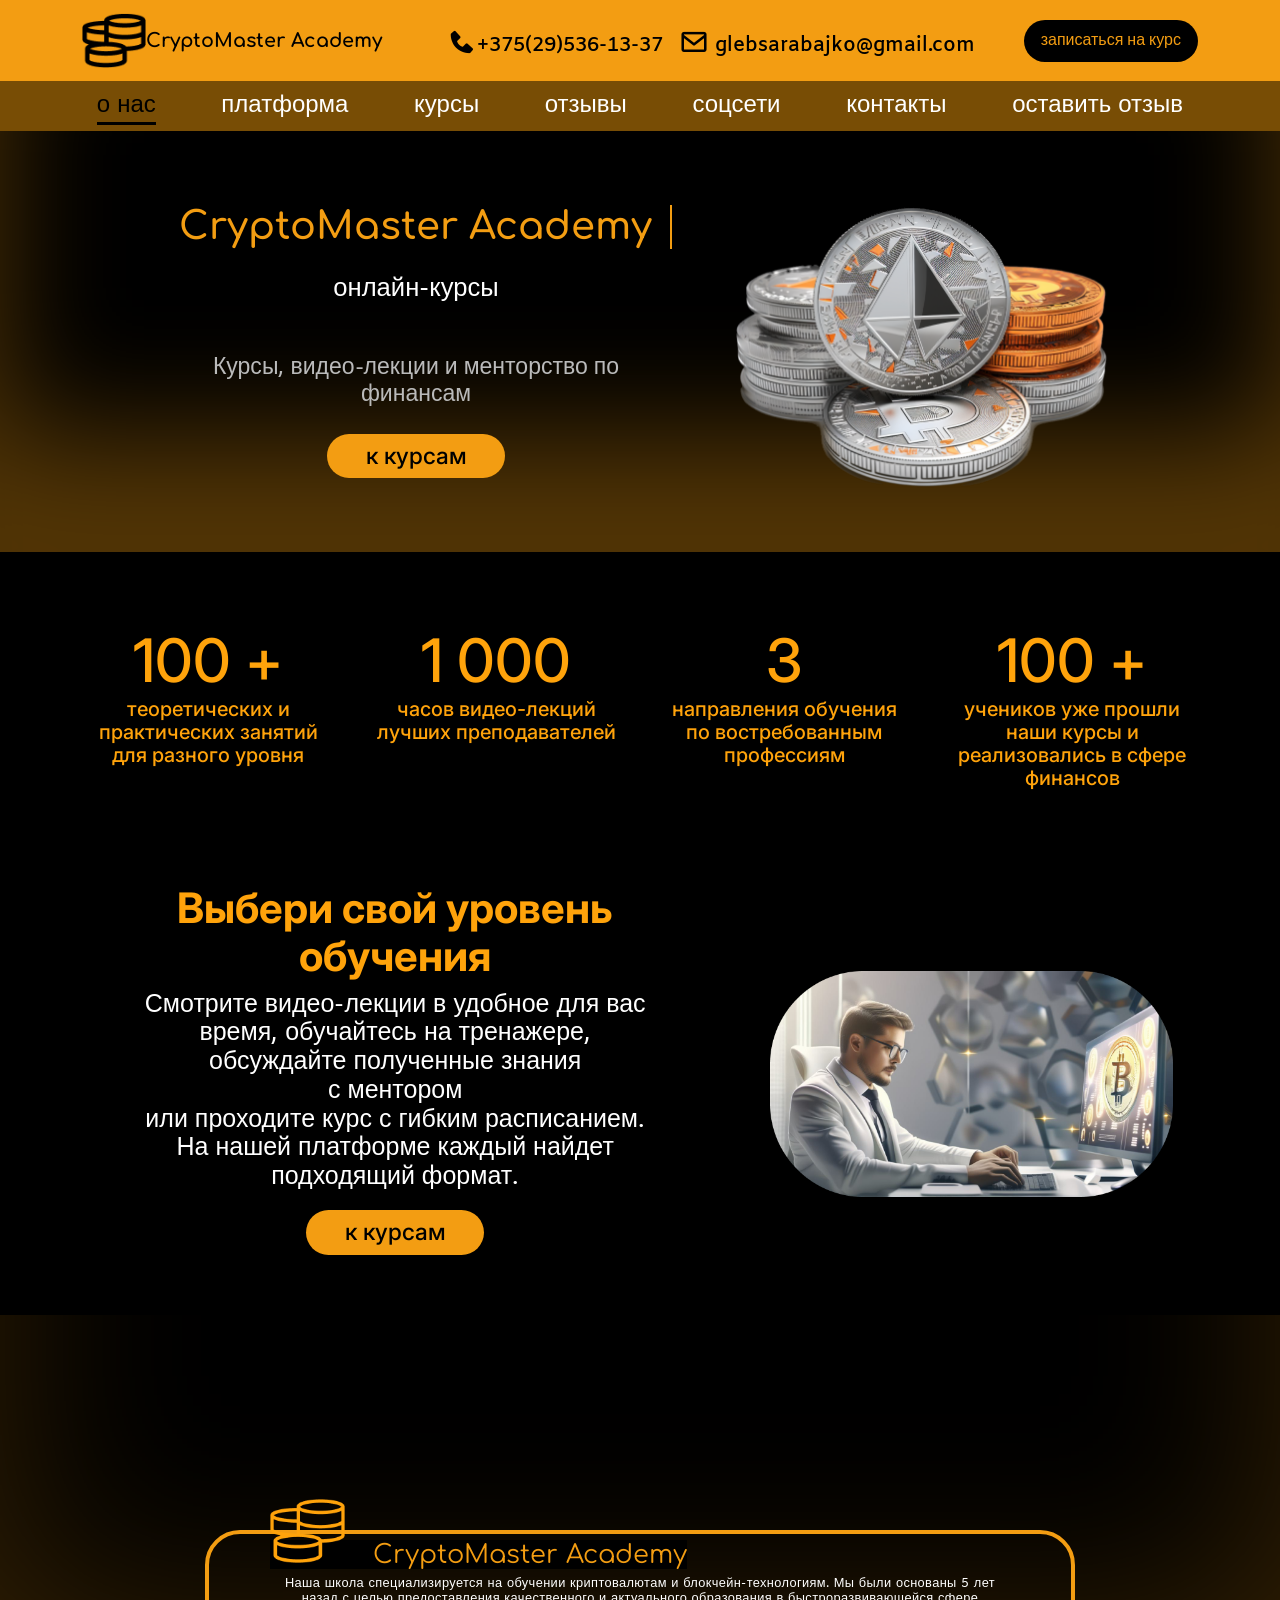
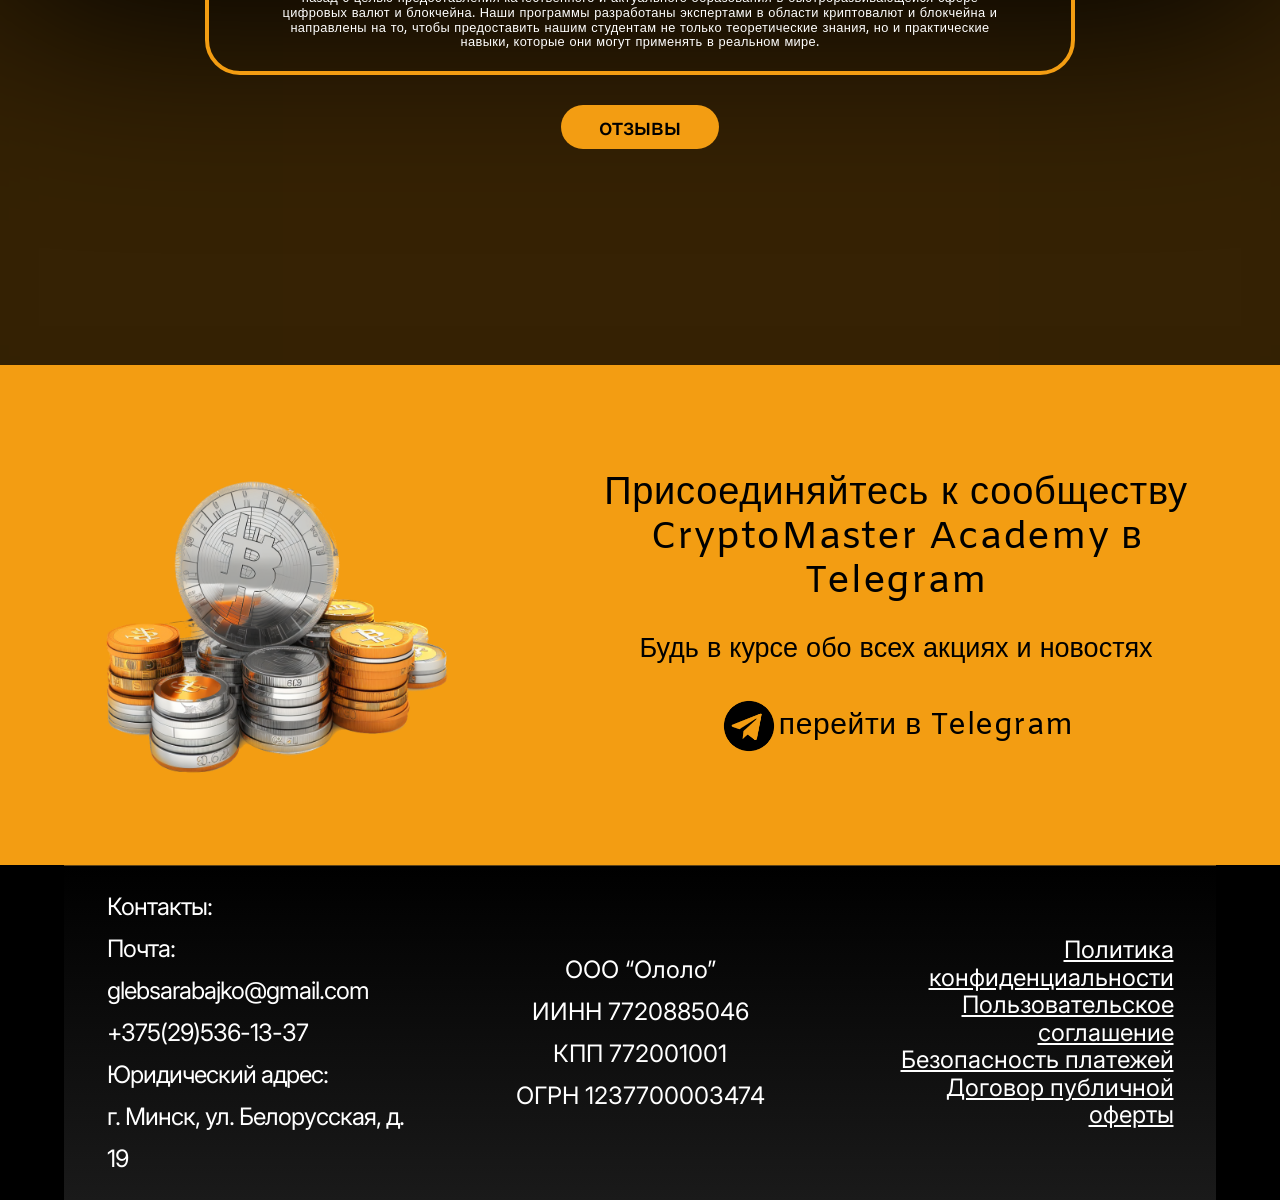
==== index.html @ 37b7b802 "Initial commit" ====
﻿<!DOCTYPE html>
<html lang="en">

<head>
  <meta charset="UTF-8">
  <meta name="viewport" content="width=device-width, initial-scale=1.0">
  <title>CryptoMaster Academy</title>
  <link rel="stylesheet" href="./css/style.css">
  <link rel="icon" href="./image/Crypto.png" type="image/x-icon">
  <link rel="stylesheet" href="./replace/bootstrap-replacement.css">
  <link href='https://unpkg.com/boxicons@2.1.4/css/boxicons.min.css' rel='stylesheet'>
</head>

<body>

  <nav class="navbar navbar-expand-lg ">
    <div class="container">
      <a class="navbar-brand" href="./index.html"><img src="./image/Vector.png" alt="image"> CryptoMaster Academy</a>
      <button class="navbar-toggler" type="button" data-bs-toggle="collapse" data-bs-target="#navbarSupportedContent"
        aria-controls="navbarSupportedContent" aria-expanded="false" aria-label="Toggle navigation">
        <span class="navbar-toggler-icon"></span>
      </button>
      <div class="collapse navbar-collapse" id="navbarSupportedContent">
        <ul class="navbar-nav m-auto mb-2 mb-lg-0">
          <li class="nav-item">
            <a class="nav-link link2" style="color: black !important; border-bottom: 3px solid black;padding-bottom: 0px;" href="/index.html">о нас</a>
          </li>
          <li class="nav-item">
            <a class="nav-link link2" href="./pages/platforma.html">платформа</a>
          </li>
          <li class="nav-item">
            <a class="nav-link link2" href="./pages/kurs.html">курсы</a>
          </li>
          <li class="nav-item">
            <a class="nav-link link2" href="./pages/carousel.html">отзывы</a>
          </li>
          <li class="nav-item">
            <a class="nav-link link2" href="./index.html#contact">соцсети </a>
          </li>
          <li class="nav-item">
            <a class="nav-link link2" href="./pages/xarita.html">контакты</a>
          </li>
          <li class="nav-item">
  <a class="nav-link link2" href="./pages/form.html"> <i class='bx bx-message'></i>оставить отзыв</a>
</li>
          <li class="nav-item">
            <a class="nav-link" href="#"> <i class='bx bxs-phone'></i>+375(29)536-13-37</a>
          </li>
          <li class="nav-item">
            <a class="nav-link" href="#"><i class='bx bx-envelope'></i> glebsarabajko@gmail.com</a>
          </li>
        </ul>
        <a href="./pages/kurs.html" style="color: black !important; ">
          <form class="d-flex" role="search">
            <button class="btn navbar_btn" type="button">записаться на курс</button>
          </form>
        </a>
      </div>
    </div>
  </nav>

  <div class="navbar2">
    <ul>
      <li><a style="color: black !important; border-bottom: 3px solid black;padding-bottom: 0px;" href="./index.html">о нас</a></li>
      <li><a href="./pages/platforma.html">платформа</a></li>
      <li><a href="./pages/kurs.html">курсы</a></li>
      <li><a href="./pages/carousel.html">отзывы</a></li>
      <li><a href="#contact">соцсети</a></li>
      <li><a href="./pages/xarita.html">контакты</a></li>
      <li><a href="./pages/form.html">оставить отзыв</a></li>
    </ul>
  </div>

  <header>
    <div class="text">
      <h1 class="typewriter-title">CryptoMaster Academy</h1>
       <h3>онлайн-курсы</h3>
      <h4>Курсы, видео-лекции и менторство по финансам</h4>
      <a href="./pages/kurs.html"><button class="button-worring">к курсам</button></a>
    </div>
    <img src="./image/image 9.png" alt="">
  </header>

  <main class="section">
    <div class="statistika">
      <h1>100 +</h1>
      <p>теоретических и практических занятий для разного уровня</p>
    </div>
    <div class="statistika">
      <h1>1 000</h1>
      <p>часов видео-лекций лучших преподавателей</p>
    </div>
    <div class="statistika">
      <h1>3</h1>
      <p>направления обучения по востребованным профессиям</p>
    </div>
    <div class="statistika">
      <h1>100 +</h1>
      <p>учеников уже прошли наши курсы и реализовались в сфере финансов</p>
    </div>
  </main>

  <main class="kurs">
    <div class="kurs_text">
      <h3>Выбери свой уровень обучения</h3>
      <p>Смотрите видео-лекции в удобное для вас время,
        обучайтесь на тренажере, обсуждайте полученные знания
        <br class="br12"> с ментором <br class="br12">
        или проходите курс с гибким расписанием.
        На нашей платформе каждый найдет подходящий формат.
      </p>
      <a href="./pages/kurs.html"> <button style="margin-bottom: 30px;" class="button-worring">к курсам</button></a>
    </div>
    <img src="./image/image 5.png" alt="">
  </main>

  <main class="otzif">
    <img class="dollor_img1" src="./image/nimbus_money.png" alt="">
    <img class="dollor_img2" src="./image/nimbus_money.png" alt="">
    <img class="dollor_img3" src="./image/nimbus_money.png" alt="">
    <img class="dollor_img4" src="./image/nimbus_money.png" alt="">
    <img class="dollor_img5" src="./image/nimbus_money.png" alt="">
    <img class="dollor_img6" src="./image/nimbus_money.png" alt="">

    <div style="width: 90%; max-width: 870px;">
      <div class="text_otzif">
        <div class="orzif_text_h1">
          <span><img src="./image/Vector (1).png" alt=""> CryptoMaster Academy</span>
        </div>
        <p>Наша школа специализируется на обучении криптовалютам и блокчейн-технологиям.
          Мы были основаны 5 лет назад с целью предоставления качественного и актуального образования в быстроразвивающейся
          сфере цифровых валют и блокчейна.
          Наши программы разработаны экспертами в области криптовалют и блокчейна и направлены на то,
          чтобы предоставить нашим студентам не только теоретические знания, но и практические навыки,
          которые они могут применять в реальном мире.</p>
      </div>
      <center><a href="./pages/carousel.html"><button style="margin-top: 30px;" class="button-worring">отзывы</button></a></center>
    </div>
  </main>

  <main class="contact" id="contact">
    <img class="contact_img" src="./image/image 8.png" alt="">
    <div class="text_contact">
      <h3>Присоединяйтесь к сообществу CryptoMaster Academy в Telegram</h3>
      <h5>Будь в курсе обо всех акциях и новостях</h5>
      <a href="https://t.me/crypt0Novosti"><img src="./image/uil_telegram.png" alt=""> перейти в Telegram</a>
    </div>
  </main>

  <footer>
    <ul class="footer_page">
      <li>Контакты:</li>
      <li><a href="#">Почта: glebsarabajko@gmail.com</a></li>
      <li><a href="#">+375(29)536-13-37</a></li>
      <li><a href="#">Юридический адрес:</a></li>
      <li><a href="#">г. Минск, ул. Белорусская, д. 19</a></li>
    </ul>
    <ul class="footer_link footer_link1">
      <li><a href="Политика конфедициальности.docx">Политика конфиденциальности</a></li>
      <li><a href="Пользовательское соглашение.docx">Пользовательское соглашение </a></li>
      <li><a href="Безопасность платежей.pdf">Безопасность платежей</a></li>
      <li><a href="Договор оферты.docx">Договор публичной оферты</a></li>
    </ul>
    <ul style="text-align: center;" class="footer_page2">
      <li>ООО “Ололо”</li>
      <li>ИИНН 7720885046</li>
      <li>КПП 772001001</li>
      <li>ОГРН 1237700003474</li>
    </ul>
    <ul class="footer_link footer_link2">
      <li><a href="Политика конфедициальности.docx">Политика конфиденциальности</a></li>
      <li><a href="Пользовательское соглашение.docx">Пользовательское соглашение </a></li>
      <li><a href="Безопасность платежей.pdf">Безопасность платежей</a></li>
      <li><a href="Договор оферты.docx">Договор публичной оферты</a></li>
    </ul>
  </footer>

  <script src="./replace/bootstrap-replacement.js"></script>

    
</body>

</html>
---- css/style.css ----
@charset "UTF-8";
@import url("https://fonts.googleapis.com/css2?family=Comfortaa&display=swap");
@import url("https://fonts.googleapis.com/css2?family=Amiko:wght@600&display=swap");
@import url("https://fonts.googleapis.com/css2?family=Inter:wght@500&display=swap");
@import url("https://fonts.googleapis.com/css2?family=Comfortaa&display=swap");
@import url("https://fonts.googleapis.com/css2?family=Amiko:wght@600&display=swap");
@import url("https://fonts.googleapis.com/css2?family=Comfortaa&display=swap");
@import url("https://fonts.googleapis.com/css2?family=Amiko:wght@600&display=swap");
@import url("https://fonts.googleapis.com/css2?family=Comfortaa&display=swap");
@import url("https://fonts.googleapis.com/css2?family=Amiko:wght@600&display=swap");
@import url("https://fonts.googleapis.com/css2?family=Comfortaa&display=swap");
@import url("https://fonts.googleapis.com/css2?family=Amiko:wght@600&display=swap");
@import url("https://fonts.googleapis.com/css2?family=Comfortaa&display=swap");
@import url("https://fonts.googleapis.com/css2?family=Amiko:wght@600&display=swap");
@import url("https://fonts.googleapis.com/css2?family=Comfortaa&display=swap");
@import url("https://fonts.googleapis.com/css2?family=Amiko:wght@600&display=swap");
@import url("https://fonts.googleapis.com/css2?family=Comfortaa&display=swap");
@import url("https://fonts.googleapis.com/css2?family=Amiko:wght@600&display=swap");
@import url("https://fonts.googleapis.com/css2?family=Comfortaa&display=swap");
@import url("https://fonts.googleapis.com/css2?family=Amiko:wght@600&display=swap");
@import url("https://fonts.googleapis.com/css2?family=Inter:wght@500&display=swap");
@import '../../style1.css';
* {
  margin: 0;
  padding: 0;
}

* {
  padding: 0;
  margin: 0;
}

.modal-content {
  background: #906315 !important;
  border-radius: 100px !important;
}

.modal-body {
  display: flex;
  flex-direction: column;
}

.modal-title-choose {
  color: #fff;
  text-align: center;
  font-family: "Amiko", sans-serif;
  font-size: 32px;
  font-weight: 500;
  line-height: 67.2px;
}

.modal-description {
  color: #fff;
  text-align: left;
  font-family: "Amiko", sans-serif;
  font-size: 22px;
  font-weight: 500;
  line-height: 30px;
  padding: 0 10px;
}

.modal-price {
  text-align: center;
  font-family: "Amiko", sans-serif;
  font-size: 36px;
  font-weight: 800;
  color: #fff;
}

.modal-body label {
  color: #fff;
  font-size: 20px;
  margin-bottom: 10px;
}

.form-control {
  background: transparent !important;
  border: 1px solid #000 !important;
}
.form-control:focus {
  box-shadow: none !important;
}

.modal-btn {
  height: 50px;
  width: 80%;
  display: flex;
  justify-content: center;
  align-items: center;
  box-shadow: 0px 4px 4px rgba(0, 0, 0, 0.25);
  margin-bottom: 35px;
  background: #FFA30B !important;
  border-radius: 30px !important;
  color: #000;
  text-align: center;
  font-family: "Amiko", sans-serif;
  font-weight: 600 !important;
  font-size: 18px !important;
}

.close-btn {
  margin-top: 28px;
  margin-right: 31px;
  cursor: pointer;
  border: none;
  background: transparent;
}

.logo_clone {
  font-family: "Comfortaa", sans-serif;
  font-weight: 700;
  font-size: 1.5vw;
  line-height: 40px;
  color: #000;
}
.logo_clone img {
  width: 60px;
}

.contact_clone li {
  font-family: "Amiko", sans-serif;
  font-size: 20px;
  font-weight: 600;
  line-height: 27px;
  color: #000;
}

.navbar_clone {
  background: #F39D12;
  display: flex;
  justify-content: space-around;
  height: 100px;
  align-items: center;
}
.navbar_clone ul {
  display: flex;
  gap: 30px;
  align-items: center;
  flex-wrap: wrap;
  list-style: none;
}
.navbar_clone ul i {
  font-size: 30px;
  position: relative;
  top: 5px;
}

body {
  background-color: #000;
}

.button_clone {
  padding: 8px 16px;
  border-radius: 35px;
  background-color: #000;
  color: #F39D12;
  border: none;
}

@media (max-width: 991px) {
  .button_clone {
    display: none;
  }
  .logo_clone {
    font-size: 20px;
  }
  .navbar_clone ul {
    gap: 0;
  }
}
@media (max-width: 825px) {
  .navbar_clone ul {
    display: block;
  }
}
@media (max-width: 600px) {
  .navbar_clone {
    height: 80px;
  }
  .navbar_clone ul li {
    font-size: 12px;
  }
  .navbar_clone ul i {
    font-size: 15px;
    top: 2px;
  }
  .logo_clone {
    font-size: 12px;
  }
  .logo_clone img {
    height: 30px;
    width: auto;
  }
}
@media (max-width: 360px) {
  .navbar_clone {
    height: 80px;
  }
  .navbar_clone ul {
    padding: 0;
    margin: 0;
  }
  .navbar_clone ul li {
    font-size: 11px;
    padding: 0;
    margin: 0;
  }
  .navbar_clone ul i {
    font-size: 10px;
    top: 2px;
  }
  .navbar_clone .logo_clone img {
    height: 20px;
  }
  .navbar_clone .logo_clone {
    font-size: 11px;
  }
}
.navbar2 {
  background: rgba(255, 163, 11, 0.47);
}
.navbar2 ul {
  display: flex;
  justify-content: space-around;
  max-width: 1200px;
  margin: auto;
  align-items: center;
  height: 50px;
  width: 90%;
  list-style: none;
}
.navbar2 ul a {
  text-decoration: none;
  font-family: "Amiko", sans-serif;
  color: #fff;
  font-size: 24px;
  font-weight: 400;
  line-height: 32px;
}

@media (max-width: 1200px) and (min-width: 991px) {
  .navbar-expand-lg .nav-link {
    font-family: "Amiko", sans-serif;
    font-size: 15px;
    font-weight: 600;
    line-height: 27px;
    color: #000;
  }
}
@media (max-width: 991px) {
  .navbar-expand-lg .navbar-brand {
    font-size: 3vw;
  }
  .link2 {
    display: block !important;
  }
  .navbar2 {
    display: none;
  }
}
@media (max-width: 600px) {
  .navbar-expand-lg .navbar-brand img {
    height: 40px;
  }
  .navbar-expand-lg .navbar-brand {
    font-size: 4vw;
  }
}
.navbar-expand-lg {
  background: #F39D12;
}
.navbar-expand-lg .navbar-brand {
  font-family: "Comfortaa", sans-serif;
  font-weight: 700;
  font-size: 1.5vw;
  line-height: 40px;
}
.navbar-expand-lg .navbar-brand img {
  height: 55px;
}
.navbar-expand-lg .nav-link {
  position: relative;
  transition: color 0.3s 0.3s ease;
}
.navbar-expand-lg .nav-link::after {
  content: "";
  position: absolute;
  bottom: -2px;
  left: 0;
  width: 0;
  height: 2px;
  background-color: #FFA30B;
  transition: width 0.3s 0.3s ease;
}
.navbar-expand-lg .nav-link:hover::after {
  width: 100%;
}
.navbar-expand-lg .nav-link {
  font-family: "Amiko", sans-serif;
  font-size: 18px;
  font-weight: 600;
  line-height: 27px;
  color: #000;
}
.navbar-expand-lg .nav-link i {
  font-size: 26px;
  position: relative;
  top: 4px;
  color: #000;
}
.navbar-expand-lg .navbar_btn {
  padding: 8px 16px;
  border-radius: 35px;
  background-color: #000;
  color: #F39D12;
}

* {
  margin: 0;
  padding: 0;
  box-sizing: border-box;
}

footer {
  background: linear-gradient(180deg, #000 0%, #1a1a1a 100%);
  border-top: 1px solid rgba(255, 163, 11, 0.3);
  padding: 2rem 1rem;
  margin-top: 2rem;
}

.footer-container {
  max-width: 1200px;
  margin: 0 auto;
  display: flex;
  flex-wrap: wrap;
  justify-content: space-between;
  gap: 2rem;
}

.footer-block {
  flex: 1 1 200px;
  min-width: 180px;
}

.footer-block h4 {
  font-family: "Amiko", sans-serif;
  font-size: 1.1rem;
  font-weight: 600;
  color: #FFA30B;
  margin-bottom: 0.8rem;
  letter-spacing: 1px;
}

.footer-block p {
  font-family: "Amiko", sans-serif;
  font-size: 0.9rem;
  line-height: 1.5;
  color: #fff;
  margin-bottom: 0.4rem;
}

.footer-block a {
  text-decoration: none;
  color: #fff;
  /* Никаких transition, transform, hover-эффектов */
}

.footer-block a:hover {
  color: #FFA30B; /* только изменение цвета, без анимации */
}

/* Мобильные устройства (до 768px): колонка, центрирование, показываем мобильную версию документов */
@media (max-width: 768px) {
  footer {
    flex-direction: column;
    align-items: center;
    text-align: center;
  }
  footer > ul {
    width: 100%;
    text-align: center;
    margin-bottom: 1rem;
  }
  /* Показываем блок .footer_link1 (мобильная версия документов) */
  .footer_link1 {
    display: block !important;
  }
  /* Скрываем десктопную версию */
  .footer_link2 {
    display: none !important;
  }
  /* Центрируем все блоки */
  .footer_page, .footer_page2, .footer_link, .footer_link1 {
    text-align: center !important;
  }
}
/* Планшеты и десктоп — три колонки в строку */
@media (min-width: 769px) {
  footer {
    display: grid;
    grid-template-columns: repeat(3, 1fr); /* ровно три колонки */
    gap: 1.5rem;
    width: 90%;
    margin: 0 auto;
    padding: 2rem 0;
    text-align: left;
  }
  /* Убираем лишние flex-свойства, если они были */
  footer > ul {
    width: auto;
    margin: 0;
    padding: 0;
  }
  /* Показываем десктопную версию документов, скрываем мобильную */
  .footer_link1 {
    display: none !important;
  }
  .footer_link2 {
    display: block !important;
  }
  /* Выравнивание содержимого */
  .footer_page,
  .footer_page2,
  .footer_link,
  .footer_link2 {
    text-align: left;
  }
}
* {
  margin: 0;
  padding: 0;
}

.carusel_div {
  padding-top: 2.083vw;
  padding-bottom: 3.125vw;
  width: 100%;
  background: linear-gradient(180deg, #000 70.77%, #6B4F31 100%);
}

.carousel1 {
  display: flex;
  flex-wrap: wrap;
  justify-content: center;
  gap: 2.083vw;
  padding-top: 1.302vw;
  width: 93%;
  margin: auto;
}

.carusel_four_card_div {
  background: rgba(90, 90, 90, 0.5019607843);
  border-radius: 3.646vw;
  padding: 1.042vw 3.125vw;
  width: calc(33.333% - 2.083vw);
  min-width: 300px;
  flex: 1 1 auto;
  transition: transform 0.3s, background 0.3s, box-shadow 0.3s;
}
.carusel_four_card_div:hover {
  transform: translateY(-5px);
  background: rgba(255, 163, 11, 0.3);
  box-shadow: 0 10px 25px rgba(0, 0, 0, 0.2);
}
.carusel_four_card_div .carusel_four_card_div_text {
  display: flex;
  align-items: center;
  font-family: "Amiko", sans-serif;
  gap: 1.042vw;
  margin-left: 1.042vw;
  margin-bottom: 0.7vw;
}
.carusel_four_card_div .carusel_four_card_div_text h1 {
  color: #FFA30B;
  font-size: 1.875vw;
  font-weight: 400;
  font-family: "Amiko", sans-serif;
  line-height: 2.501vw;
}
.carusel_four_card_div .carusel_four_card_div_text p {
  color: #fff;
  font-weight: 400;
  font-family: "Amiko", sans-serif;
  font-size: 1.667vw;
  line-height: 2.167vw;
}
.carusel_four_card_div .carusel_four_card_div_desc {
  color: #fff;
  font-weight: 400;
  font-size: 1.667vw;
  line-height: 1.45;
  letter-spacing: 0.01em;
  margin-top: 0.521vw;
  font-family: "Amiko", sans-serif;
}

@media (max-width: 991px) {
  .carusel_div .carusel_four_card_div {
    width: calc(50% - 2.083vw);
    max-width: 600px;
    margin-bottom: 20px;
    height: auto;
    padding: 20px;
  }
  .carusel_four_card_div_text h1 {
    font-size: 23px;
  }
}
@media (max-width: 600px) {
  .carusel_div .carusel_four_card_div {
    width: 100%;
    min-width: auto;
  }
}
@media (max-width: 768px) {
  .carusel_four_card_div_desc {
    font-size: 18px !important;
    line-height: 1.65 !important;
    letter-spacing: 0.01em;
  }
  /* Имя автора (для гармонии) */
  .carusel_four_card_div_text h1 {
    font-size: 26px !important;
  }
}
* {
  padding: 0;
  margin: 0;
}

body {
  background-color: #000;
  color: #fff;
}

.kurs_1 {
  box-shadow: inset 0px -100px 500px rgba(255, 161, 11, 0.342);
  padding: 40px 0;
}
.kurs_1 .card1 {
  display: flex;
  justify-content: center;
  align-items: center;
  flex-wrap: wrap;
  margin-top: 30px;
}
.kurs_1 .card1_img {
  width: 23%;
  min-width: 300px;
}
.kurs_1 .card1_text {
  width: 60%;
}
.kurs_1 .card1_text h1 {
  font-family: "Amiko", sans-serif;
  font-size: 43px;
  font-weight: 400;
  letter-spacing: 0.02em;
  color: #fff;
  margin-top: 30px;
}
.kurs_1 .card1_text p {
  font-family: "Amiko", sans-serif;
  font-size: 30px;
  font-weight: 400;
  color: #fff;
}
.kurs_1 .card1_text button {
  background: #FFA30B;
  border: none;
  padding: 18px 30px;
  border-radius: 20px;
  font-family: "Amiko", sans-serif;
  font-size: 25px;
  font-weight: 400;
}

@media (max-width: 1450px) {
  .card1_text h1 {
    font-size: 30px;
  }
  .card1_text p {
    font-size: 20px;
  }
  .card1_text button {
    font-size: 23px;
  }
}
@media (max-width: 800px) {
  .card1_text {
    width: 90%;
    text-align: center;
  }
}
@media (max-width: 700px) {
  .card1_text h1 {
    font-size: 25px;
  }
  .card1_text p {
    font-size: 15px;
  }
  .card1_text button {
    font-size: 15px;
  }
}
.kurs_2 {
  display: flex;
  justify-content: space-around;
  align-items: center;
  min-height: 550px;
  flex-wrap: wrap;
  max-width: 1200px;
  margin: auto;
}
.kurs_2_text {
  width: 55%;
}
.kurs_2_text h1 {
  font-family: "Amiko", sans-serif;
  font-size: 48px;
  font-weight: 400;
  line-height: 64px;
  text-align: center;
  color: #FFA30B;
}
.kurs_2_text p {
  font-family: "Amiko", sans-serif;
  font-size: 30px;
  font-weight: 400;
  line-height: 40px;
  text-align: center;
  color: #fff;
}
.kurs_2 img {
  width: 35%;
  min-width: 300px;
}

@media (max-width: 991px) {
  .kurs_2_text {
    width: 90%;
  }
}
@media (max-width: 700px) {
  .kurs_2_text h1 {
    font-size: 25px;
  }
  .kurs_2_text p {
    font-size: 15px;
    line-height: 16px;
  }
}
.kurs_3 {
  padding: 30px 0 70px;
}
.kurs_3 h1 {
  font-family: "Amiko", sans-serif;
  font-size: 48px;
  font-weight: 400;
  text-align: center;
  color: #FFA30B;
}
.kurs_3 .kurs3_cards {
  display: flex;
  justify-content: space-around;
  max-width: 90%;
  margin: 40px auto 0;
  text-align: center;
  flex-wrap: wrap;
}
.kurs_3 .kurs3_cards p {
  font-family: "Amiko", sans-serif;
  font-size: 30px;
  font-weight: 400;
}
.kurs_3 .kurs3_card {
  max-width: 400px;
  margin-top: 20px;
}

@media (max-width: 700px) {
  .kurs_3 h1 {
    font-size: 25px;
  }
  .kurs_3 .kurs3_cards p {
    font-size: 15px;
  }
  .kurs_3 .kurs3_cards img {
    width: 70px;
  }
}
.kurs4 {
  padding: 30px 0;
  background: #FFA30B;
  text-align: center;
  position: relative;
  overflow: hidden;
}
.kurs4 h1 {
  font-family: "Amiko", sans-serif;
  font-size: 48px;
  font-weight: 400;
  color: #000;
}
.kurs4 p {
  font-family: "Amiko", sans-serif;
  font-size: 30px;
  font-weight: 400;
  width: 90%;
  max-width: 1000px;
  margin: auto;
}
.kurs4 button {
  padding: 18px 40px;
  border-radius: 20px;
  color: #FFA30B;
  font-family: "Amiko", sans-serif;
  font-size: 32px;
  font-weight: 400;
  background-color: #000;
  border: none;
}

@media (max-width: 700px) {
  .kurs4 h1 {
    font-size: 25px;
  }
  .kurs4 p {
    font-size: 15px;
  }
  .kurs4 button {
    font-size: 15px;
    margin-top: 30px;
  }
}
* {
  margin: 0;
  padding: 0;
}

.herlar {
  background: linear-gradient(180deg, #000 67.92%, #9B7D44 100%);
  padding-bottom: 50px;
}

.hew {
  display: flex;
  align-items: center;
  justify-content: space-between;
  width: 80%;
  padding-top: 30px;
  margin: auto;
  color: #fff;
  font-family: "Amiko", sans-serif;
  font-size: 48px;
  font-weight: 600;
}

.divla {
  width: 90%;
  border-radius: 100px;
  background: rgba(255, 163, 11, 0.42);
  margin: 50px auto 0;
  max-width: 1200px;
}

.diver {
  display: flex;
  align-items: center;
  justify-content: stretch;
  width: 90%;
  gap: 30px;
  flex-wrap: wrap;
  margin: auto;
}
.diver div {
  display: block;
  width: 70%;
}
.diver h1,
.diver h2 {
  color: #fff;
  text-align: center;
  font-family: "Amiko", sans-serif;
  font-size: 2vw;
  font-weight: 400;
}
.diver img {
  width: 5px;
}
.diver h4 {
  color: #fff;
  text-align: left;
  font-family: "Amiko", sans-serif;
  font-size: 23px;
  display: none;
  font-weight: 400;
}
.diver h3 {
  color: #fff;
  text-align: center;
  font-family: "Amiko", sans-serif;
  font-size: 1.3vw;
  font-weight: 400;
}

.oxirgi_div {
  display: flex;
  align-items: center;
  justify-content: space-between;
  width: 80%;
  margin: auto;
  padding-bottom: 30px;
}
.oxirgi_div h2 {
  color: #fff;
  font-weight: 400;
  text-align: center;
  font-family: "Amiko", sans-serif;
  font-size: 32px;
}
.oxirgi_div img {
  display: flex;
  align-items: center;
  justify-content: center;
  margin: 15px auto 0;
}
.oxirgi_div button {
  padding: 10px 35px;
  border-radius: 35px;
  background: #FFA30B;
  font-weight: 400;
  color: #000;
  font-family: "Amiko", sans-serif;
  font-size: 32px;
  border: none;
  margin-top: 80px;
}
.oxirgi_div div {
  display: block;
}

.oxirgi_divv {
  display: flex;
  align-items: center;
  justify-content: space-between;
  width: 80%;
  gap: 10px;
  margin: 30px auto 0;
}

.oxirgi_text h2 {
  color: #fff;
  text-align: center;
  font-family: "Amiko", sans-serif;
  font-size: 32px;
  font-weight: 400;
}
.oxirgi_text img {
  display: flex;
  align-items: center;
  justify-content: center;
  margin: auto;
}

@media (max-width: 991px) {
  .oxir_button button {
    font-size: 30px;
    padding: 5px 20px;
  }
  .hew {
    font-size: 30px;
  }
  .divla {
    margin-top: 10px;
    padding: 10px;
    border-radius: 40px;
  }
  .diver {
    gap: 0;
  }
  .diver div {
    width: 100%;
  }
  .diver h2 {
    display: none;
  }
  .diver h1 {
    font-size: 20px;
  }
  .diver img {
    display: none;
  }
  .diver h4 {
    display: block;
    font-size: 18px;
    margin-left: 10px;
  }
  .diver h3 {
    font-size: 12px;
  }
}
.oxir_button button {
  background: #FFA30B;
  color: #000;
  font-family: "Amiko", sans-serif;
  font-size: 32px;
  font-weight: 400;
  padding: 10px 35px;
  border: none;
  border-radius: 35px;
  cursor: pointer;
  display: block;
  margin: 0 auto;
}

.oxir_button a {
  text-decoration: none;
}

.academy {
  display: flex;
  width: 90%;
  margin: auto;
  align-items: center;
  justify-content: center;
  flex-wrap: wrap;
}

.platforma_img {
  width: 35%;
  margin-top: 3%;
}
.platforma_img h1 {
  color: #FFA30B;
  font-family: "Amiko", sans-serif;
  position: relative;
  top: -30px;
  left: -100px;
  scale: 1.2;
}
.platforma_img p {
  color: #fff;
  font-family: "Amiko", sans-serif;
  position: relative;
  top: -10px;
  left: -100px;
  scale: 1.2;
}
.platforma_img img {
  width: 80%;
}

.platforma_onlayn {
  background-color: rgba(255, 163, 11, 0.61);
  width: 45%;
  border-radius: 100px;
  padding-right: 21px;
  min-width: 300px;
  margin-top: 5%;
}

.platforma_text {
  color: #fff;
  width: 100%;
  min-width: 300px;
  background-color: #353535;
  border-radius: 100px;
  margin-top: -20px;
}
.platforma_text p {
  width: 100%;
  padding: 5%;
  padding-left: 21px;
  font-size: 19px;
  font-family: "Amiko", sans-serif;
}
.platforma_text h3 {
  text-align: center;
  padding-top: 3%;
  color: #FFA30B;
  font-family: "Amiko", sans-serif;
}

@media (max-width: 1167px) {
  .platforma_text {
    border-radius: 75px;
  }
  .platforma_text p {
    font-size: 15px;
  }
  .platforma_text h3 {
    font-size: 21px;
    margin-top: 4%;
  }
  .platforma_onlayn {
    border-radius: 75px;
  }
}
@media (max-width: 933px) {
  .platforma_text {
    border-radius: 56px;
    background: rgba(245, 245, 220, 0);
  }
  .platforma_img {
    position: relative;
    padding-left: 5%;
    margin-top: 30px;
    margin-bottom: 30px;
    background-color: rgba(0, 0, 0, 0.52);
  }
  .platforma_img h1 {
    font-size: 30px;
    text-align: center;
    margin: auto;
    top: 0;
    padding-left: 30px;
  }
  .platforma_img p {
    font-size: 12px;
    top: 0;
    padding-left: 30px;
  }
  .platforma_img img {
    position: absolute;
    top: 10px;
    z-index: -1;
    left: 20%;
  }
  .platforma_onlayn {
    border-radius: 56px;
    padding-top: 20px;
    background: linear-gradient(180deg, rgba(90, 90, 90, 0.25) 0%, #FFA30B 100%);
  }
  .platforma_text p {
    font-size: 13px;
  }
  .platforma_text h3 {
    font-size: 19px;
  }
}
@media (max-width: 790px) {
  .platforma_text {
    border-radius: 56px;
    margin-top: -32px;
    width: 100%;
  }
  .platforma_text p {
    font-size: 12px;
  }
  .platforma_text h3 {
    font-size: 16px;
  }
  .platforma_onlayn {
    border-radius: 56px;
    width: 100%;
  }
  .platforma_img {
    width: 90%;
    text-align: center;
  }
  .platforma_img h1 {
    font-size: 30px;
    top: 0;
  }
  .platforma_img p {
    top: 0;
    text-align: center;
    padding-left: 40px;
  }
}
@media (max-width: 743px) {
  .platforma_img {
    padding-left: 45px;
  }
  .platforma_img h1 {
    font-size: 26px;
  }
}
@media (max-width: 617px) {
  .platforma_img h1 {
    font-size: 23px;
  }
  .platforma_img p {
    font-size: 14px;
  }
}
@media (max-width: 539px) {
  .platforma_img h1 {
    font-size: 20px;
  }
  .platforma_img p {
    font-size: 12px;
  }
}
@media (max-width: 475px) {
  .platforma_img h1 {
    font-size: 17px;
  }
  .platforma_img p {
    font-size: 10px;
  }
  .platforma_img img {
    margin-bottom: 5%;
    display: none;
  }
}
@media (max-width: 404px) {
  .platforma_img h1 {
    font-size: 14px;
  }
  .platforma_img p {
    font-size: 10px;
  }
  .platforma_img img {
    margin-bottom: 5%;
  }
}
.abuwim_text {
  width: 60%;
  max-width: 100%;
  border-radius: 100px;
  background: rgba(255, 163, 11, 0.19);
  box-shadow: 20px 20px 4px rgba(0, 0, 0, 0.25);
  padding-bottom: 30px;
}
.abuwim_text h1 {
  display: flex;
  align-items: center;
  justify-content: space-between;
  width: 85%;
  margin: auto;
  padding-top: 30px;
  color: #fff;
  font-family: "Amiko", sans-serif;
  font-size: 32px;
  font-weight: 400;
}

.abuwim_kichkina {
  width: 250px;
  height: 80px;
  border-radius: 40px;
  border: none;
  background-color: rgb(49, 37, 37);
  display: flex;
  justify-content: center;
  align-items: center;
}
.abuwim_kichkina_img {
  position: relative;
}
.abuwim_kichkina_img .class_img {
  position: absolute;
  top: 10px;
  left: 15px;
}

.yozuvlar {
  display: flex;
  align-items: center;
  justify-content: space-between;
  width: 85%;
  margin: 20px auto 0;
  gap: 30px;
}
.yozuvlar p {
  width: 800px !important;
  color: #fff;
  font-family: "Amiko", sans-serif;
  font-size: 24px;
  font-weight: 400;
}

.pejlar {
  width: 100%;
  height: 180px;
  border-radius: 100px;
  background: #FFA30B;
  display: flex;
  justify-content: center;
  align-items: center;
  text-align: center;
}
.pejlar h1 {
  color: #000;
  font-family: "Amiko", sans-serif;
  font-size: 30px;
  font-weight: 400;
}

.pejvet,
.pejlar2 {
  width: 100%;
  padding: 30px 10px;
  border-radius: 100px;
  border: 3px solid #FFA30B;
  background: rgba(90, 90, 90, 0.55);
  display: flex;
  justify-content: center;
  align-items: center;
  text-align: center;
}
.pejvet p,
.pejlar2 p {
  color: #fff;
  font-family: "Amiko", sans-serif;
  font-size: 24px;
  font-weight: 400;
}

.abuwim {
  display: flex;
  align-items: start;
  justify-content: space-evenly;
  flex-wrap: wrap;
  width: 100%;
  max-width: 90%;
  margin: auto;
  gap: 10px;
}

.ikkinchi_pech {
  width: 35%;
  max-width: 100%;
}

.abuwim_fon {
  padding: 20px;
  background: linear-gradient(180deg, #000 70.77%, #6b4f31);
}

.buton_demo {
  font-family: "Inter", sans-serif;
  font-size: 24px;
  font-weight: 500;
  padding: 8px 50px;
  border-radius: 35px;
  border: none;
  margin-left: 26%;
  margin-top: 30px;
  background-color: #FFA30B;
}

@media (max-width: 991px) {
  .buton_demo {
    background-color: #000;
    color: #fff;
    padding: 3px 20px;
    font-size: 20px;
    margin: 20px 0 0;
  }
  .sss {
    margin: auto;
    text-decoration: none;
    display: flex;
    justify-content: center;
    align-items: center;
  }
  .ikkinchi_pech {
    width: 90%;
    background: linear-gradient(180deg, rgba(255, 163, 11, 0.39) 0%, rgba(255, 163, 11, 0) 100%);
    border-radius: 60px;
    margin-top: 40px;
    padding: 5%;
  }
  .pejlar {
    background-color: transparent;
  }
  .pejlar h1 {
    color: #fff;
  }
  .pejlar2,
  .pejvet {
    border: none;
    background-color: transparent;
    padding: 0;
    margin: 0;
  }
  .abuwim_text {
    width: 90%;
    background: rgba(255, 163, 11, 0.19);
    box-shadow: 20px 20px 4px rgba(0, 0, 0, 0.25);
  }
}
@media (max-width: 585px) {
  .abuwim_text {
    width: 100%;
    max-width: 100%;
    border-radius: 40px;
  }
  .abuwim_text h1 {
    display: flex;
    justify-content: center;
    align-items: center;
    width: 85%;
    padding-top: 30px;
    font-size: 20px;
  }
  .yozuvlar {
    flex-wrap: wrap;
  }
  .yozuvlar p {
    font-size: 20px;
  }
  .class_img {
    top: 8px;
    left: 11px;
    width: 10px !important;
  }
  .abuwim_kichkina {
    width: 100px;
    height: 80px;
  }
  .abuwim_kichkina_img img {
    width: 40px;
  }
  .abuwim_kichkina_img img:nth-child(2) {
    width: 40px;
  }
  .pejlar h1 {
    font-size: 25px;
  }
  .pejvet p,
  .pejlar2 p {
    font-size: 19px;
  }
}
* {
  margin: 0;
  padding: 0;
}

.navbar1 {
  background: linear-gradient(180deg, #000 67.92%, #9B7D44 100%);
}

.tarif {
  display: flex;
  justify-content: space-around;
  flex-wrap: wrap;
  max-width: 1200px;
  font-family: "Amiko", sans-serif;
  margin: auto;
  margin-bottom: 30px;
}
.tarif .card22 {
  margin-top: 30px;
  width: 45%;
  background: rgba(255, 163, 11, 0.4);
  display: flex;
  justify-content: space-between;
  flex-direction: column;
  min-width: 300px;
  border-radius: 30px;
  padding: 30px 0;
  text-align: center;
  color: #fff;
}
.tarif .card22 img {
  width: 80%;
  margin: 20px 10%;
}
.tarif .card22 p {
  padding: 10px;
  min-height: 70px;
}
.tarif .card22 button {
  width: 120px;
  height: 40px;
  margin: auto;
  border-radius: 30px;
  border: none;
  background: #FFA30B;
}

.button11 {
  max-width: 1200px;
  margin: auto;
}
.button11 button {
  margin-left: 3%;
  border-radius: 30px;
  border: none;
  padding: 2px 30px;
  background: #FFA30B;
  font-size: 30px;
}

.title_tarif {
  font-family: "Amiko", sans-serif;
  font-size: 38px;
  font-weight: 400;
  width: 90%;
  padding-top: 30px;
  color: #fff;
  display: flex;
  align-items: center;
  margin: auto;
}
.title_tarif button {
  border: 3px solid #fff;
  color: #fff;
  min-width: 100px;
  background-color: transparent;
  padding: 5px 20px;
  font-size: 23px;
  width: 280px;
  margin-left: 30px;
  border-radius: 30px;
}

@media (max-width: 800px) {
  .card22 {
    width: 90%;
  }
  .button11 {
    display: flex;
    justify-content: center;
    align-items: center;
  }
  .button11 button {
    margin: auto;
  }
}
@media (max-width: 991px) {
  .title_tarif {
    font-size: 15px;
  }
  .title_tarif button {
    width: 100px;
    padding: 0 3px;
    font-size: 12px;
    margin-left: 10px;
  }
}
* {
  padding: 0;
  margin: 0;
}

body {
  background-color: #000 !important;
}

.navbar-expand-lg {
  background: #F39D12;
}
.navbar-expand-lg .navbar-brand img {
  height: 55px;
}
.navbar-expand-lg .navbar-brand {
  font-family: "Comfortaa", sans-serif;
  font-weight: 700;
  font-size: 1.5vw;
  line-height: 40px;
}
.navbar-expand-lg .nav-link {
  font-family: "Amiko", sans-serif;
  font-size: 20px;
  font-weight: 600;
  line-height: 27px;
  color: #000;
}
.navbar-expand-lg .nav-link i {
  font-size: 30px;
  position: relative;
  top: 4px;
  color: #000;
}
.navbar-expand-lg .navbar_btn {
  padding: 8px 16px;
  border-radius: 35px;
  background-color: #000;
  color: #F39D12;
}

.link2 {
  display: none !important;
}

.navbar2 {
  background: rgba(255, 163, 11, 0.47);
}
.navbar2 ul {
  display: flex;
  justify-content: space-around;
  max-width: 1200px;
  margin: auto;
  align-items: center;
  height: 50px;
  width: 90%;
  list-style: none;
}
.navbar2 ul a {
  text-decoration: none;
  font-family: "Amiko", sans-serif;
  color: #fff;
  font-size: 24px;
  font-weight: 400;
  line-height: 32px;
}

/* Кнопка */
.button-worring {
  border: none;
  font-family: "Inter", sans-serif;
  padding: 0.7vw 3vw;
  border-radius: 35px;
  background-color: #F39D12;
  font-size: 23px;
  font-weight: 500;
}

/* Блок вопросов */
.vopros h2 {
  padding-top: 30px;
  font-family: "Amiko", sans-serif;
  font-size: 48px;
  font-weight: 400;
  line-height: 64px;
  text-align: center;
  color: #F39D12;
}

.vopros_p {
  width: 90%;
  margin: auto;
  background: rgba(90, 90, 90, 0.5019607843);
  padding: 30px;
  cursor: pointer;
  transition: 2s;
  border-radius: 35px;
  margin-bottom: 20px;
}
.vopros_p .acor {
  text-align: center;
  color: #fff;
  transition: 1s;
  font-size: 1rem;
}
.vopros_p h3 {
  display: flex;
  color: #F39D12;
  align-items: center;
  font-size: 1.4rem;
  font-weight: 600;
  margin-bottom: 0.5rem;
}
.vopros_p .accorimg {
  border: 1px dashed #F39D12;
  border-radius: 50%;
  width: 25px;
  height: 25px;
  cursor: pointer;
  display: flex;
  justify-content: center;
  align-items: center;
  margin-left: 20px;
  padding: 10px;
}

/* FOOTER (дублируется — но оставляем для идентичности CSS) */
footer {
  display: flex;
  justify-content: space-around;
  align-items: center;
  padding-top: 20px;
  flex-wrap: wrap;
  padding-bottom: 20px;
}
footer ul {
  list-style: none;
}
footer .footer_page {
  width: 25%;
  min-width: 300px;
}
footer .footer_page li {
  font-family: "Inter", sans-serif;
  font-size: 24px;
  font-weight: 400;
  line-height: 42px;
  letter-spacing: -1px;
  text-align: left;
  color: #fff;
}
footer .footer_page li a {
  text-decoration: none;
  color: #fff;
  font-family: "Inter", sans-serif;
}
footer .footer_page2 li {
  font-family: "Inter", sans-serif;
  font-size: 24px;
  font-weight: 400;
  line-height: 42px;
  text-align: center;
  color: #fff;
}
footer .footer_link {
  width: 25%;
  min-width: 300px;
  font-family: "Inter", sans-serif;
  font-size: 24px;
  font-weight: 400;
  text-align: right;
  color: #fff;
}
footer .footer_link a {
  color: #fff !important;
}
footer .footer_link1 {
  display: none;
}

@media (max-width: 768px) {
  .vopros_p {
    padding: 20px;
  }
  .vopros_p h3 {
    font-size: 1.2rem; /* чуть меньше, но всё ещё крупнее ответа */
  }
  .vopros_p .acor {
    font-size: 0.9rem;
  }
}
@media (max-width: 480px) {
  .vopros_p h3 {
    font-size: 1.1rem;
  }
  .vopros_p .acor {
    font-size: 0.85rem;
  }
}
body {
  background-color: #000;
  position: relative;
}

.btn1 {
  max-width: 592px;
  width: 70%;
  height: 82px;
  margin-top: 30px;
  border-radius: 100px;
  border: 1px solid #FFA30B;
  background-color: #FFA30B;
  color: #fff;
  font-size: 32px;
}

.left_img {
  position: absolute;
  right: 0;
  top: 300px;
  z-index: -1;
  width: 20%;
}

.right_img {
  position: absolute;
  left: 0;
  top: 200px;
  z-index: -1;
  width: 20%;
}

iframe {
  max-width: 1496px;
  width: 95%;
  height: 810px;
  border-radius: 100px;
  margin-top: 32px;
}

p {
  margin-top: 1%;
  color: #fff;
  font-size: 32px;
  padding-left: 5%;
  padding-right: 5%;
}

.murojat {
  margin-top: 2%;
  max-width: 1265px;
  width: 95%;
  border: 5px solid rgba(255, 163, 11, 0.69);
  border-radius: 100px;
  display: flex;
  justify-content: center;
  align-items: center;
}

@media (max-width: 900px) {
  .btn1 {
    height: 60px;
    border: none;
  }
  .murojat {
    border: none !important;
    margin-top: 30px;
  }
}
@media (max-width: 850px) {
  p {
    font-size: 15px;
  }
}
@media (max-width: 700px) {
  iframe {
    height: 400px;
  }
}
@media (max-width: 600px) {
  .btn1 {
    height: 40px;
    font-size: 23px;
  }
}
* {
  margin: 0;
  padding: 0;
}

body {
  background-color: #000;
  font-family: "Amiko", sans-serif;
}

.container {
  width: 90%;
  margin: auto;
}

.header {
  width: 100%;
  padding-top: 50px;
  padding-bottom: 50px;
  background: linear-gradient(180deg, #000 70%, #6B4F31 100%);
}
.header h1 {
  font-size: 48px;
  font-weight: 400;
  color: #FFA30B;
  text-align: center;
}
.header p {
  font-size: 24px;
  color: #fff;
  text-align: center;
  margin-top: 10px;
}
.header button {
  margin: 30px auto 0;
  display: block;
  padding: 12px 40px;
  border-radius: 35px;
  border: none;
  background-color: #FFA30B;
  color: #000;
  font-size: 24px;
  font-weight: 500;
}

.cards_section {
  width: 90%;
  margin: 50px auto;
  display: flex;
  justify-content: space-between;
  flex-wrap: wrap;
}
.cards_section .card {
  width: 30%;
  min-width: 300px;
  background: rgba(90, 90, 90, 0.5019607843);
  border-radius: 35px;
  padding: 20px;
  margin-bottom: 30px;
}
.cards_section .card h3 {
  color: #FFA30B;
  font-size: 28px;
  margin-bottom: 10px;
}
.cards_section .card p {
  color: #fff;
  font-size: 18px;
  line-height: 26px;
}

.section_image_left,
.section_image_right {
  width: 90%;
  margin: 80px auto;
  display: flex;
  align-items: center;
  justify-content: space-between;
  flex-wrap: wrap;
}
.section_image_left img,
.section_image_right img {
  width: 40%;
  min-width: 300px;
}
.section_image_left .text,
.section_image_right .text {
  width: 50%;
  min-width: 300px;
}
.section_image_left .text h2,
.section_image_right .text h2 {
  font-size: 42px;
  color: #FFA30B;
  margin-bottom: 20px;
}
.section_image_left .text p,
.section_image_right .text p {
  color: #fff;
  font-size: 22px;
  line-height: 32px;
}

.section_image_right {
  flex-direction: row-reverse;
}

.cta_block {
  width: 100%;
  padding: 60px 0;
  background-color: #FFA30B;
  text-align: center;
}
.cta_block h2 {
  font-size: 48px;
  color: #000;
}
.cta_block p {
  font-size: 28px;
  color: #000;
  margin-top: 10px;
}
.cta_block button {
  margin-top: 30px;
  padding: 15px 50px;
  border-radius: 35px;
  border: none;
  background-color: #000;
  color: #FFA30B;
  font-size: 28px;
}

@media (max-width: 991px) {
  .header h1 {
    font-size: 32px;
  }
  .header p {
    font-size: 18px;
  }
  .cards_section .card {
    width: 45%;
  }
  .section_image_left img,
  .section_image_right img {
    width: 90%;
  }
  .section_image_left .text,
  .section_image_right .text {
    width: 90%;
    margin-top: 20px;
  }
}
@media (max-width: 700px) {
  .header h1 {
    font-size: 26px;
  }
  .header p {
    font-size: 16px;
  }
  .cards_section .card {
    width: 90%;
  }
  .cta_block h2 {
    font-size: 28px;
  }
  .cta_block p {
    font-size: 18px;
  }
  .cta_block button {
    font-size: 18px;
    padding: 10px 30px;
  }
}
.form-page .form_bd-container {
  max-width: 960px;
  width: calc(100% - 2rem);
  margin: 0 auto;
  padding: 0 1rem;
}
.form-page .form_home__title {
  color: #FFA30B;
  font-family: "Amiko", sans-serif;
  font-size: clamp(2rem, 5vw, 3.75rem);
  line-height: 1.2;
  font-weight: bold;
  margin-bottom: 2rem;
  text-align: center;
}
.form-page .form_statistics-form {
  padding: 4rem 0 2rem;
  display: flex;
  flex-direction: column;
  align-items: center;
}
.form-page .form_form-container {
  width: 100%;
  max-width: 500px;
  border-radius: 50px;
  background: rgba(0, 0, 0, 0.7);
  backdrop-filter: blur(10px);
  padding: 2rem 1.5rem;
  color: #fff;
  border: 2px solid #FFA30B;
  transition: all 0.3s ease;
}
.form-page .form_form-container .form_title {
  text-align: center;
  font-size: 1.8rem;
  font-family: "Amiko", sans-serif;
  color: #FFA30B;
  font-weight: bold;
  margin-bottom: 1.5rem;
}
.form-page .form_form-container .form_input-group {
  margin-bottom: 1.5rem;
  text-align: center;
}
.form-page .form_form-container .form_input-group label {
  display: block;
  color: #FFA30B;
  margin-bottom: 8px;
  font-weight: bold;
  text-align: center;
}
.form-page .form_form-container .form_input-group input,
.form-page .form_form-container .form_input-group select,
.form-page .form_form-container .form_input-group textarea {
  width: 100%;
  border-radius: 20px;
  border: 2px solid #FFA30B;
  outline: 0;
  background: transparent;
  padding: 0.75rem 1rem;
  color: #fff;
  font-family: "Inter", sans-serif;
  transition: all 0.3s ease;
  text-align: center;
}
.form-page .form_form-container .form_input-group input:focus,
.form-page .form_form-container .form_input-group select:focus,
.form-page .form_form-container .form_input-group textarea:focus {
  border-color: #F39D12;
}
.form-page .form_form-container .form_input-group input::placeholder,
.form-page .form_form-container .form_input-group select::placeholder,
.form-page .form_form-container .form_input-group textarea::placeholder {
  color: #fff;
  opacity: 0.7;
  text-align: center;
}
.form-page .form_form-container .form_input-group input option,
.form-page .form_form-container .form_input-group select option,
.form-page .form_form-container .form_input-group textarea option {
  text-align: center;
  background: #000;
  color: #fff;
}
.form-page .form_form-container .form_input-group textarea {
  text-align: left;
  resize: vertical;
  min-height: 80px;
}
.form-page .form_form-container .form_input-group.form_rating-group .form_rating {
  display: flex;
  flex-direction: row-reverse;
  justify-content: center;
  gap: 5px;
}
.form-page .form_form-container .form_input-group.form_rating-group .form_rating input {
  display: none;
}
.form-page .form_form-container .form_input-group.form_rating-group .form_rating label {
  cursor: pointer;
  font-size: 28px;
  color: rgba(90, 90, 90, 0.5019607843);
  transition: all 0.3s ease;
  line-height: 1;
}
.form-page .form_form-container .form_input-group.form_rating-group .form_rating label::before {
  content: "★";
}
.form-page .form_form-container .form_input-group.form_rating-group .form_rating label:hover, .form-page .form_form-container .form_input-group.form_rating-group .form_rating label:hover ~ label {
  color: #FFA30B;
}
.form-page .form_form-container .form_input-group.form_rating-group .form_rating input:checked ~ label {
  color: #FFA30B;
}
.form-page .form_form-container .form_submit {
  display: block;
  width: 100%;
  background-color: #FFA30B;
  padding: 0.75rem;
  text-align: center;
  color: #000;
  border: none;
  border-radius: 20px;
  font-family: "Amiko", sans-serif;
  font-weight: 600;
  transition: all 0.3s ease;
  cursor: pointer;
}
.form-page .form_form-container .form_submit:hover {
  background-color: #F39D12;
  transform: translateY(-2px);
}
.form-page .form_background-elements {
  position: fixed;
  top: 0;
  left: 0;
  width: 100%;
  height: 100%;
  z-index: -1;
  pointer-events: none;
  overflow: hidden;
}
.form-page .form_blob-svg1,
.form-page .form_blob-svg2,
.form-page .form_blob-svg3 {
  position: absolute;
  opacity: 0.6;
  filter: blur(10px);
  animation: float 10s ease-in-out infinite alternate;
  background-color: rgba(90, 90, 90, 0.5019607843);
  border-radius: 50%;
}
.form-page .form_blob-svg1 {
  top: -100px;
  left: -100px;
  width: 200px;
  height: 300px;
}
.form-page .form_blob-svg2 {
  bottom: 0px;
  right: 10px;
  width: 200px;
  height: 300px;
}
.form-page .form_blob-svg3 {
  bottom: 15px;
  left: 10px;
  width: 100px;
  height: 100px;
}
@keyframes float {
  0% {
    transform: translate(0, 0) rotate(0deg);
  }
  50% {
    transform: translate(20px, 15px) rotate(3deg);
  }
  100% {
    transform: translate(-15px, -10px) rotate(-3deg);
  }
}
@media (max-width: 768px) {
  .form-page .form_form-container {
    max-width: 90%;
    padding: 1.5rem;
  }
  .form-page .form_blob-svg1,
  .form-page .form_blob-svg2 {
    display: none;
  }
  .form-page .form_blob-svg3 {
    width: 80px;
    height: 80px;
  }
}
@media (max-width: 480px) {
  .form-page .form_form-container {
    padding: 1rem;
  }
  .form-page .form_home__title {
    font-size: 1.8rem;
  }
  .form-page .form_title {
    font-size: 1.4rem;
  }
  .form-page .form_input-group label {
    font-size: 0.9rem;
  }
}

@media (max-width: 991px) {
  .button-worring {
    padding: 8px 30px !important;
    font-size: clamp(16px, 4.2vw, 26px) !important;
  }
}
@media (max-width: 991px) {
  header {
    position: relative;
    overflow: hidden;
  }
  header img {
    position: absolute;
    top: 0;
    left: 0;
    width: 100%;
    height: auto;
    z-index: 0;
  }
  header::before {
    content: "";
    position: absolute;
    top: 0;
    left: 0;
    width: 100%;
    height: 100%;
    background-color: rgba(0, 0, 0, 0.65);
    z-index: 1;
  }
  header .text {
    position: relative;
    z-index: 2;
    background: transparent;
    width: 100%;
    padding: 10% 5%;
    text-align: center;
    min-height: auto;
  }
  header .text h1,
  header .text h3,
  header .text h4 {
    color: white;
  }
  .button-worring {
    padding: 10px 36px;
    font-size: clamp(18px, 4.8vw, 30px);
  }
  header .text h1 {
    font-size: 30px;
  }
  header .text h3 {
    font-size: 20px;
  }
  header .text h4 {
    font-size: 18px;
  }
}
@media (max-width: 600px) {
  .button-worring {
    padding: 8px 24px !important;
    font-size: clamp(15px, 4.8vw, 22px) !important;
  }
}
@keyframes gentlePulse {
  0% {
    transform: scale(1);
    box-shadow: 0 0 0 0 rgba(243, 157, 18, 0.4);
  }
  70% {
    transform: scale(1.02);
    box-shadow: 0 0 0 10px rgba(243, 157, 18, 0);
  }
  100% {
    transform: scale(1);
    box-shadow: 0 0 0 0 rgba(243, 157, 18, 0);
  }
}
@keyframes slowSpin {
  from {
    transform: rotate(0deg);
  }
  to {
    transform: rotate(360deg);
  }
}
@keyframes fadeInScale {
  from {
    opacity: 0;
    transform: scale(0.9);
  }
  to {
    opacity: 1;
    transform: scale(1);
  }
}
.head_about .head_button {
  transition: all 0.3s ease;
}
.head_about .head_button:hover {
  animation: gentlePulse 0.6s ease;
  background-color: rgb(224.1506024096, 142.813253012, 11.3493975904);
  transform: translateY(-2px);
}

.statistika {
  opacity: 0;
  animation: fadeInScale 0.5s ease forwards;
  animation-delay: calc(0.1s * var(--order, 0));
}
.statistika:nth-child(1) {
  --order: 1;
}
.statistika:nth-child(2) {
  --order: 2;
}
.statistika:nth-child(3) {
  --order: 3;
}
.statistika:nth-child(4) {
  --order: 4;
}

.head_blob-svg1,
.head_blob-svg2,
.head_blob-svg3 {
  animation: float 10s ease-in-out infinite alternate, slowSpin 30s linear infinite;
}

.button-worring,
.head_button,
.cu_button,
.test_button,
.pc_button,
.form_submit,
.modal-btn,
.tarif .card22 button,
.navbar_btn,
.buton_demo,
.kurs_1 button,
.kurs4 button,
.oxir_button button,
button:not(.close):not(.navbar-toggler) {
  transition: transform 0.2s box-shadow 0.3s background 0.3s;
}
.button-worring:hover,
.head_button:hover,
.cu_button:hover,
.test_button:hover,
.pc_button:hover,
.form_submit:hover,
.modal-btn:hover,
.tarif .card22 button:hover,
.navbar_btn:hover,
.buton_demo:hover,
.kurs_1 button:hover,
.kurs4 button:hover,
.oxir_button button:hover,
button:not(.close):not(.navbar-toggler):hover {
  transform: translateY(-3px);
  box-shadow: 0 10px 20px rgba(0, 0, 0, 0.2);
}
.button-worring:active,
.head_button:active,
.cu_button:active,
.test_button:active,
.pc_button:active,
.form_submit:active,
.modal-btn:active,
.tarif .card22 button:active,
.navbar_btn:active,
.buton_demo:active,
.kurs_1 button:active,
.kurs4 button:active,
.oxir_button button:active,
button:not(.close):not(.navbar-toggler):active {
  transform: scale(0.97);
}

/* Эффект подчёркивания при наведении на ссылки меню */
.navbar-expand-lg .nav-link {
  position: relative;
  transition: color 0.3s ease;
}

.navbar-expand-lg .nav-link::after {
  content: "";
  position: absolute;
  bottom: -2px;
  left: 0;
  width: 0;
  height: 2px;
  background-color: #FFA30B;
  transition: width 0.3s ease;
}

.navbar-expand-lg .nav-link:hover::after {
  width: 100%;
}

.navbar-expand-lg .nav-link:hover {
  color: #000 !important;
}

/*# sourceMappingURL=style.css.map */
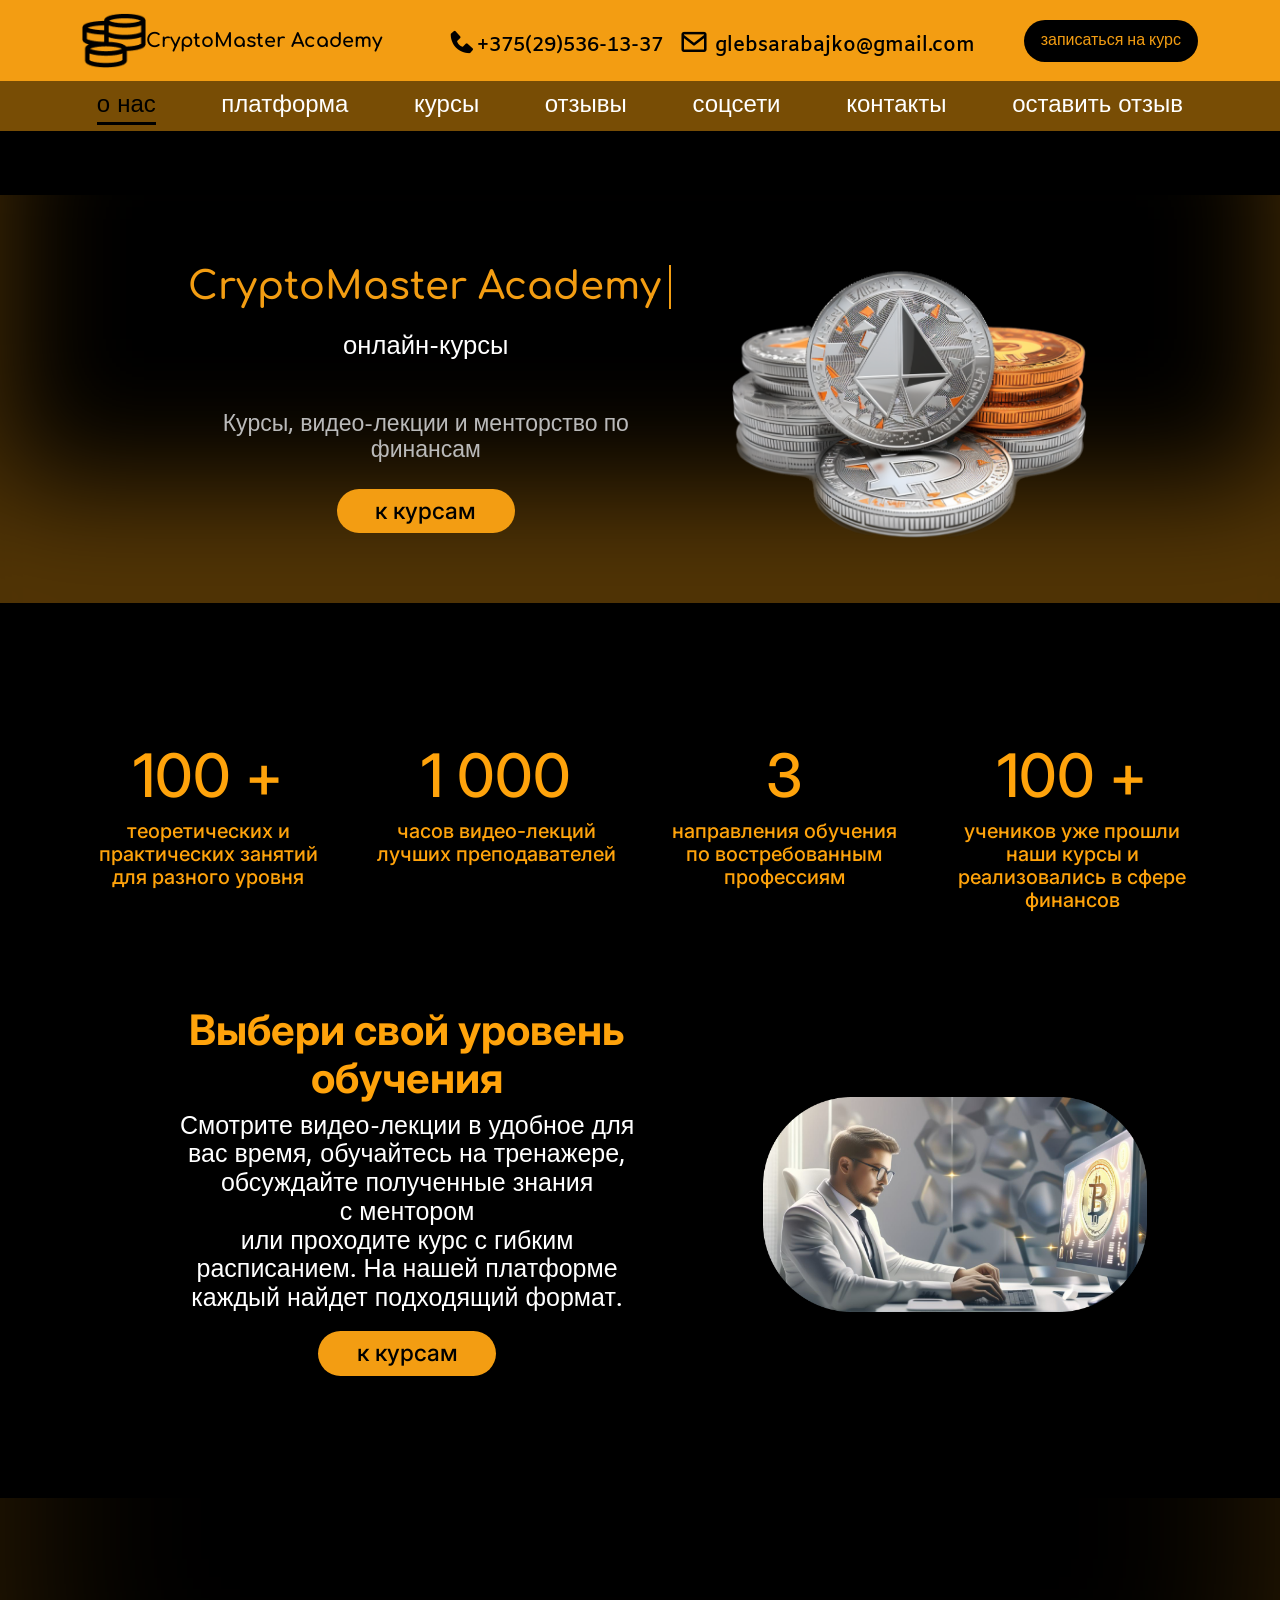
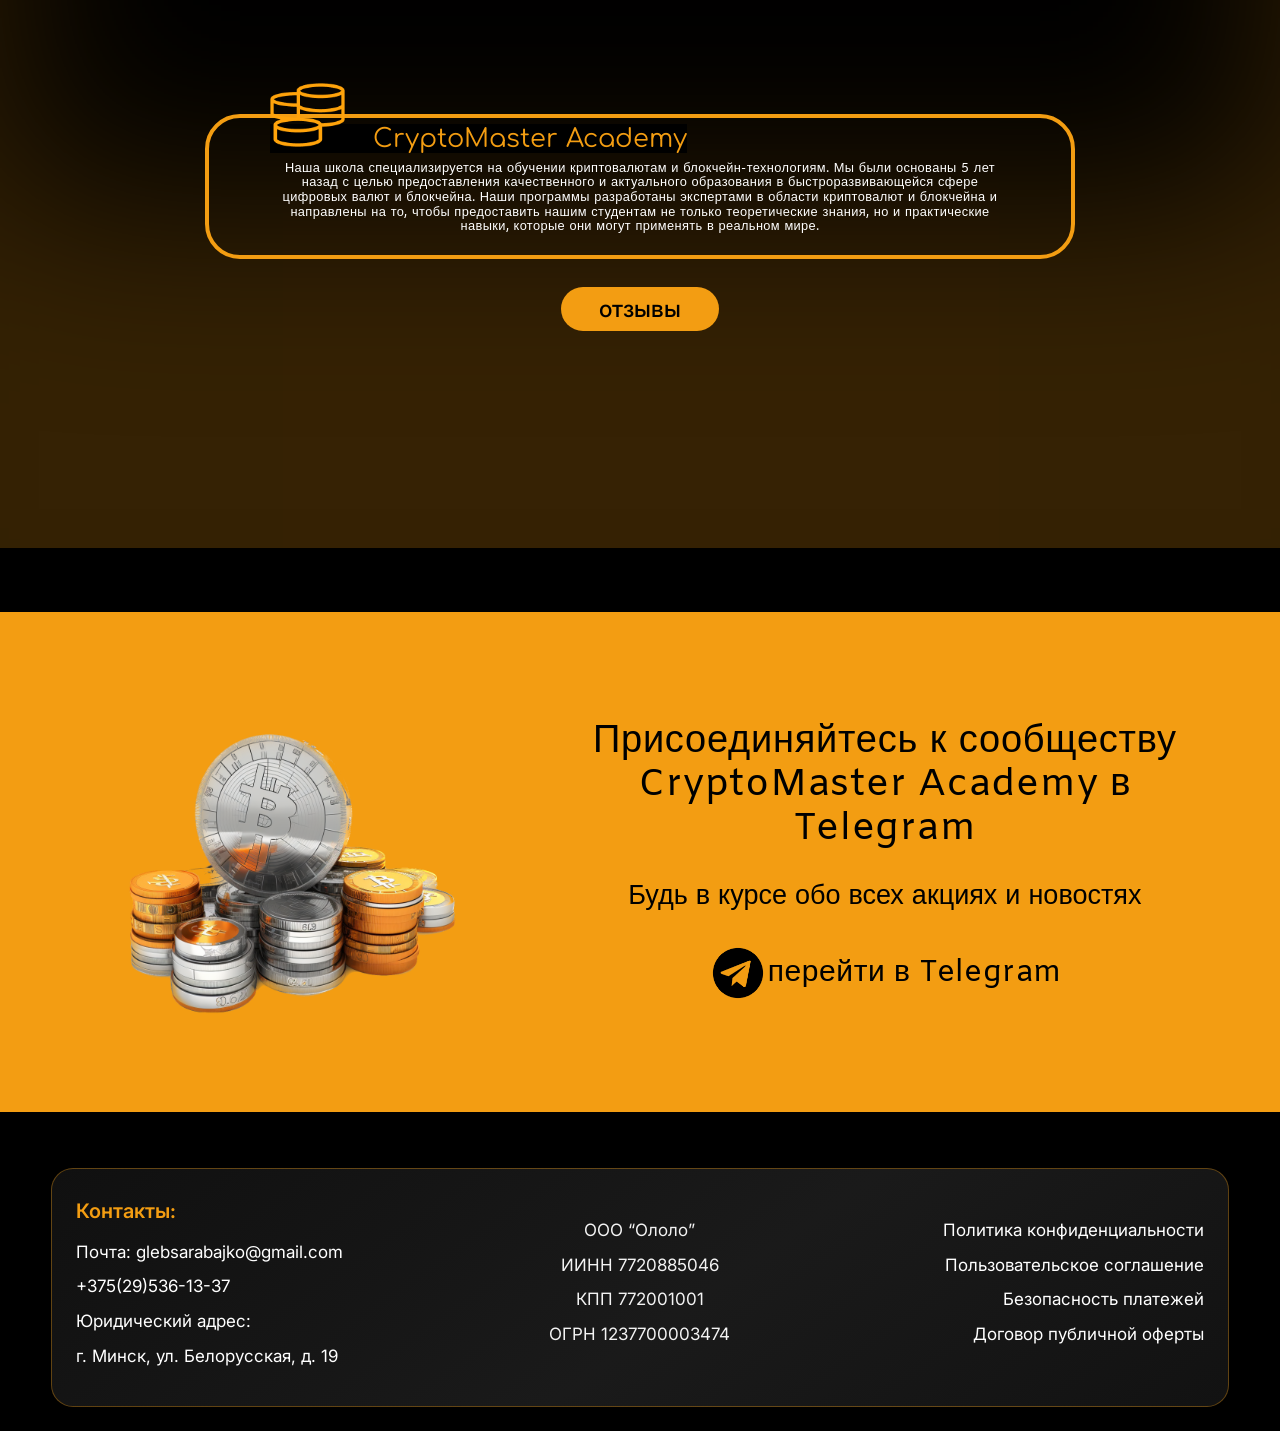
==== commit d21d4a99: "fd" ====
--- a/index.html
+++ b/index.html
@@ -109,7 +109,7 @@
         или проходите курс с гибким расписанием.
         На нашей платформе каждый найдет подходящий формат.
       </p>
-      <a href="./pages/kurs.html"> <button style="margin-bottom: 30px;" class="button-worring">к курсам</button></a>
+      <a href="./pages/kurs.html"> <button class="button-worring">к курсам</button></a>
     </div>
     <img src="./image/image 5.png" alt="">
   </main>
@@ -134,7 +134,7 @@
           чтобы предоставить нашим студентам не только теоретические знания, но и практические навыки,
           которые они могут применять в реальном мире.</p>
       </div>
-      <center><a href="./pages/carousel.html"><button style="margin-top: 30px;" class="button-worring">отзывы</button></a></center>
+      <center><a href="./pages/carousel.html"><button class="button-worring">отзывы</button></a></center>
     </div>
   </main>
 
--- a/css/style.css
+++ b/css/style.css
@@ -1527,37 +1527,45 @@
   width: 90%;
   margin: auto;
   background: rgba(90, 90, 90, 0.5019607843);
-  padding: 30px;
+  padding: 34px;
   cursor: pointer;
-  transition: 2s;
-  border-radius: 35px;
-  margin-bottom: 20px;
+  transition: 0.3s ease;
+  border-radius: 24px;
+  margin-bottom: 24px;
+  border: 1px solid rgba(243, 157, 18, 0.35);
 }
 .vopros_p .acor {
-  text-align: center;
-  color: #fff;
-  transition: 1s;
-  font-size: 1rem;
+  text-align: left;
+  color: #fff;
+  transition: 0.3s ease;
+  font-size: 1.15rem;
+  line-height: 1.6;
+  margin-top: 12px;
 }
 .vopros_p h3 {
   display: flex;
+  justify-content: space-between;
   color: #F39D12;
-  align-items: center;
-  font-size: 1.4rem;
+  align-items: flex-start;
+  text-align: left;
+  font-size: 1.55rem;
+  line-height: 1.4;
   font-weight: 600;
-  margin-bottom: 0.5rem;
+  margin-bottom: 0;
+  gap: 16px;
 }
 .vopros_p .accorimg {
   border: 1px dashed #F39D12;
   border-radius: 50%;
-  width: 25px;
-  height: 25px;
+  width: 28px;
+  height: 28px;
   cursor: pointer;
   display: flex;
   justify-content: center;
   align-items: center;
-  margin-left: 20px;
-  padding: 10px;
+  margin-left: 0;
+  padding: 0;
+  flex-shrink: 0;
 }
 
 /* FOOTER (дублируется — но оставляем для идентичности CSS) */
@@ -1616,21 +1624,21 @@
 
 @media (max-width: 768px) {
   .vopros_p {
-    padding: 20px;
+    padding: 22px;
   }
   .vopros_p h3 {
-    font-size: 1.2rem; /* чуть меньше, но всё ещё крупнее ответа */
+    font-size: 1.3rem;
   }
   .vopros_p .acor {
-    font-size: 0.9rem;
+    font-size: 1.05rem;
   }
 }
 @media (max-width: 480px) {
   .vopros_p h3 {
-    font-size: 1.1rem;
+    font-size: 1.15rem;
   }
   .vopros_p .acor {
-    font-size: 0.85rem;
+    font-size: 0.98rem;
   }
 }
 body {
@@ -2305,4 +2313,319 @@
   color: #000 !important;
 }
 
+/* =========================
+   Unified footer for all pages
+   ========================= */
+footer {
+  width: min(1200px, 92%);
+  margin: 56px auto 24px;
+  padding: 28px 24px;
+  display: grid;
+  grid-template-columns: repeat(3, minmax(220px, 1fr));
+  gap: 24px;
+  background: linear-gradient(145deg, #101010 0%, #1a1a1a 55%, #121212 100%);
+  border: 1px solid rgba(243, 157, 18, 0.35);
+  border-radius: 22px;
+  box-shadow: 0 18px 45px rgba(0, 0, 0, 0.45);
+}
+
+footer ul {
+  list-style: none;
+  margin: 0;
+  padding: 0;
+}
+
+footer .footer_page,
+footer .footer_page2,
+footer .footer_link {
+  width: 100%;
+  min-width: 0;
+}
+
+footer .footer_page li,
+footer .footer_page2 li,
+footer .footer_link li {
+  margin: 0 0 10px;
+  font-family: "Inter", sans-serif;
+  font-size: 17px;
+  line-height: 1.45;
+  color: #f3f3f3;
+  letter-spacing: 0;
+}
+
+footer .footer_page li:first-child {
+  margin-bottom: 14px;
+  font-size: 20px;
+  font-weight: 600;
+  color: #f39d12;
+}
+
+footer .footer_page li a,
+footer .footer_link li a {
+  color: #ffffff !important;
+  text-decoration: none;
+}
+
+footer .footer_page li a:hover,
+footer .footer_link li a:hover {
+  color: #f39d12 !important;
+}
+
+footer .footer_page2 li {
+  text-align: center !important;
+}
+
+footer .footer_link {
+  text-align: right;
+}
+
+footer .footer_link1 {
+  display: none;
+}
+
+footer .footer_link2 {
+  display: block;
+}
+
+@media (max-width: 980px) {
+  footer {
+    grid-template-columns: repeat(2, minmax(220px, 1fr));
+  }
+
+  footer .footer_link {
+    text-align: left;
+  }
+
+  footer .footer_page2 li {
+    text-align: left !important;
+  }
+}
+
+@media (max-width: 640px) {
+  footer {
+    width: calc(100% - 24px);
+    margin: 40px auto 16px;
+    padding: 20px 16px;
+    grid-template-columns: 1fr;
+    border-radius: 16px;
+    gap: 14px;
+  }
+
+  footer .footer_page li,
+  footer .footer_page2 li,
+  footer .footer_link li {
+    font-size: 15px;
+    margin-bottom: 8px;
+    text-align: left !important;
+  }
+
+  footer .footer_page li:first-child {
+    font-size: 18px;
+    margin-bottom: 10px;
+  }
+
+  footer .footer_link1 {
+    display: block;
+  }
+
+  footer .footer_link2 {
+    display: none;
+  }
+}
+
+/* =========================
+   Unified spacing system
+   ========================= */
+:root {
+  --space-2xs: 6px;
+  --space-xs: 10px;
+  --space-sm: 14px;
+  --space-md: 20px;
+  --space-lg: 28px;
+  --space-xl: 40px;
+  --space-2xl: 56px;
+  --space-3xl: 72px;
+  --page-inline: clamp(12px, 3vw, 28px);
+  --section-gap: clamp(28px, 5vw, 64px);
+}
+
+/* Единый горизонтальный ритм для основных секций */
+body > header,
+body > main,
+body > section,
+body > .academy,
+body > .abuwim_fon,
+body > .kurs_1,
+body > .kurs_2,
+body > .kurs_3,
+body > .kurs4,
+body > .tarif,
+body > .vopros_p,
+body > .section_image_left,
+body > .section_image_right {
+  padding-left: var(--page-inline);
+  padding-right: var(--page-inline);
+}
+
+/* Единый вертикальный ритм между крупными блоками */
+body > main + main,
+body > main + section,
+body > section + main,
+body > section + section,
+body > header + main,
+body > header + section,
+body > .navbar2 + header,
+body > .navbar2 + main,
+body > .academy + footer,
+body > .abuwim_fon + footer {
+  margin-top: var(--section-gap);
+}
+
+/* Ровные внутренние отступы карточек и текстовых контейнеров */
+.card1,
+.card22,
+.kurs3_card,
+.vopros_p,
+.platforma_text,
+.text_otzif {
+  padding: var(--space-md);
+}
+
+/* Аккуратный вертикальный ритм текста */
+p + p {
+  margin-top: var(--space-sm);
+}
+
+h1 + p,
+h2 + p,
+h3 + p,
+h4 + p,
+h5 + p {
+  margin-top: var(--space-xs);
+}
+
+@media (max-width: 768px) {
+  :root {
+    --space-md: 16px;
+    --space-lg: 22px;
+    --section-gap: clamp(22px, 6vw, 40px);
+  }
+}
+
+/* Точечная полировка отступов на ключевых страницах */
+.kurs_1 {
+  padding: var(--space-xl) 0;
+}
+
+.kurs_1 .card1 {
+  margin-top: var(--space-lg);
+}
+
+.kurs_1 .card1_text h1 {
+  margin-top: var(--space-md);
+}
+
+.kurs_1 .card1_text a {
+  margin-top: var(--space-md);
+}
+
+.kurs_3 {
+  padding: var(--space-lg) 0 var(--space-2xl);
+}
+
+.kurs_3 .kurs3_cards {
+  margin: var(--space-xl) auto 0;
+}
+
+.kurs_3 .kurs3_card {
+  margin-top: var(--space-md);
+}
+
+.kurs4 {
+  padding: var(--space-lg) 0;
+}
+
+.kurs4 button {
+  margin-top: var(--space-lg);
+}
+
+.academy {
+  margin: var(--section-gap) auto 0;
+}
+
+.platforma_onlayn {
+  margin-top: var(--space-lg);
+  padding-right: var(--space-md);
+}
+
+.platforma_text {
+  margin-top: calc(var(--space-sm) * -1);
+}
+
+.platforma_text p {
+  padding: var(--space-md);
+}
+
+.title_tarif {
+  padding-top: var(--space-lg);
+}
+
+.tarif {
+  margin-bottom: var(--section-gap);
+}
+
+.tarif .card22 {
+  margin-top: var(--space-lg);
+  padding: var(--space-lg) var(--space-md);
+  display: flex;
+  flex-direction: column;
+}
+
+.tarif .card22 p {
+  flex-grow: 1;
+}
+
+.tarif .card22 h2:last-of-type {
+  margin-bottom: var(--space-md);
+}
+
+.tarif .card22 button {
+  margin-top: auto;
+}
+
+.oxirgi_div button {
+  margin-top: var(--space-2xl);
+}
+
+.kurs_text .button-worring {
+  margin-bottom: var(--space-lg);
+}
+
+.otzif .button-worring {
+  margin-top: var(--space-lg);
+}
+
+.contact-page-main {
+  margin-bottom: var(--space-lg);
+}
+
+.vopros_p .accorimg {
+  display: inline-flex;
+  align-items: center;
+  justify-content: center;
+  line-height: 1;
+}
+
+.vopros_p .faq-toggle-symbol {
+  display: inline-flex;
+  align-items: center;
+  justify-content: center;
+  width: 100%;
+  height: 100%;
+  margin: 0;
+  line-height: 1;
+  font-size: 20px;
+  transform: translateY(-1px);
+}
+
 /*# sourceMappingURL=style.css.map */
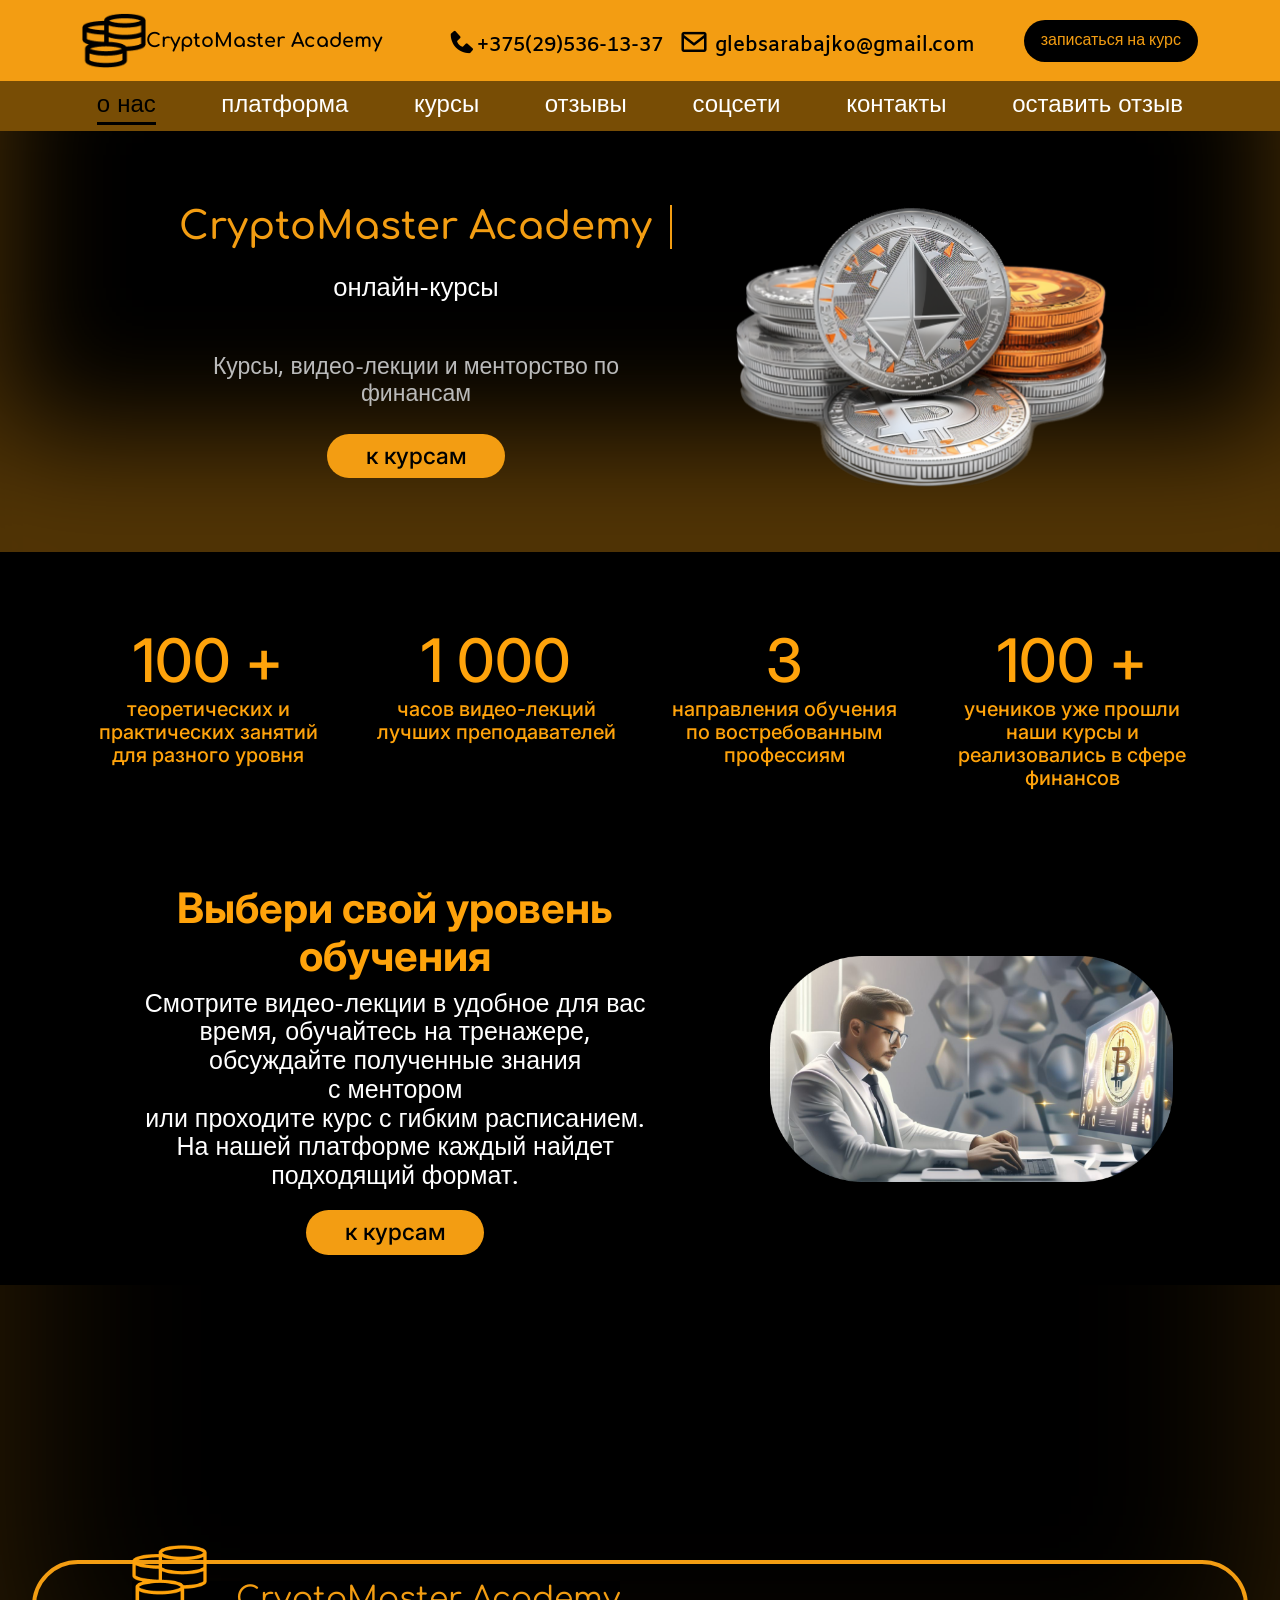
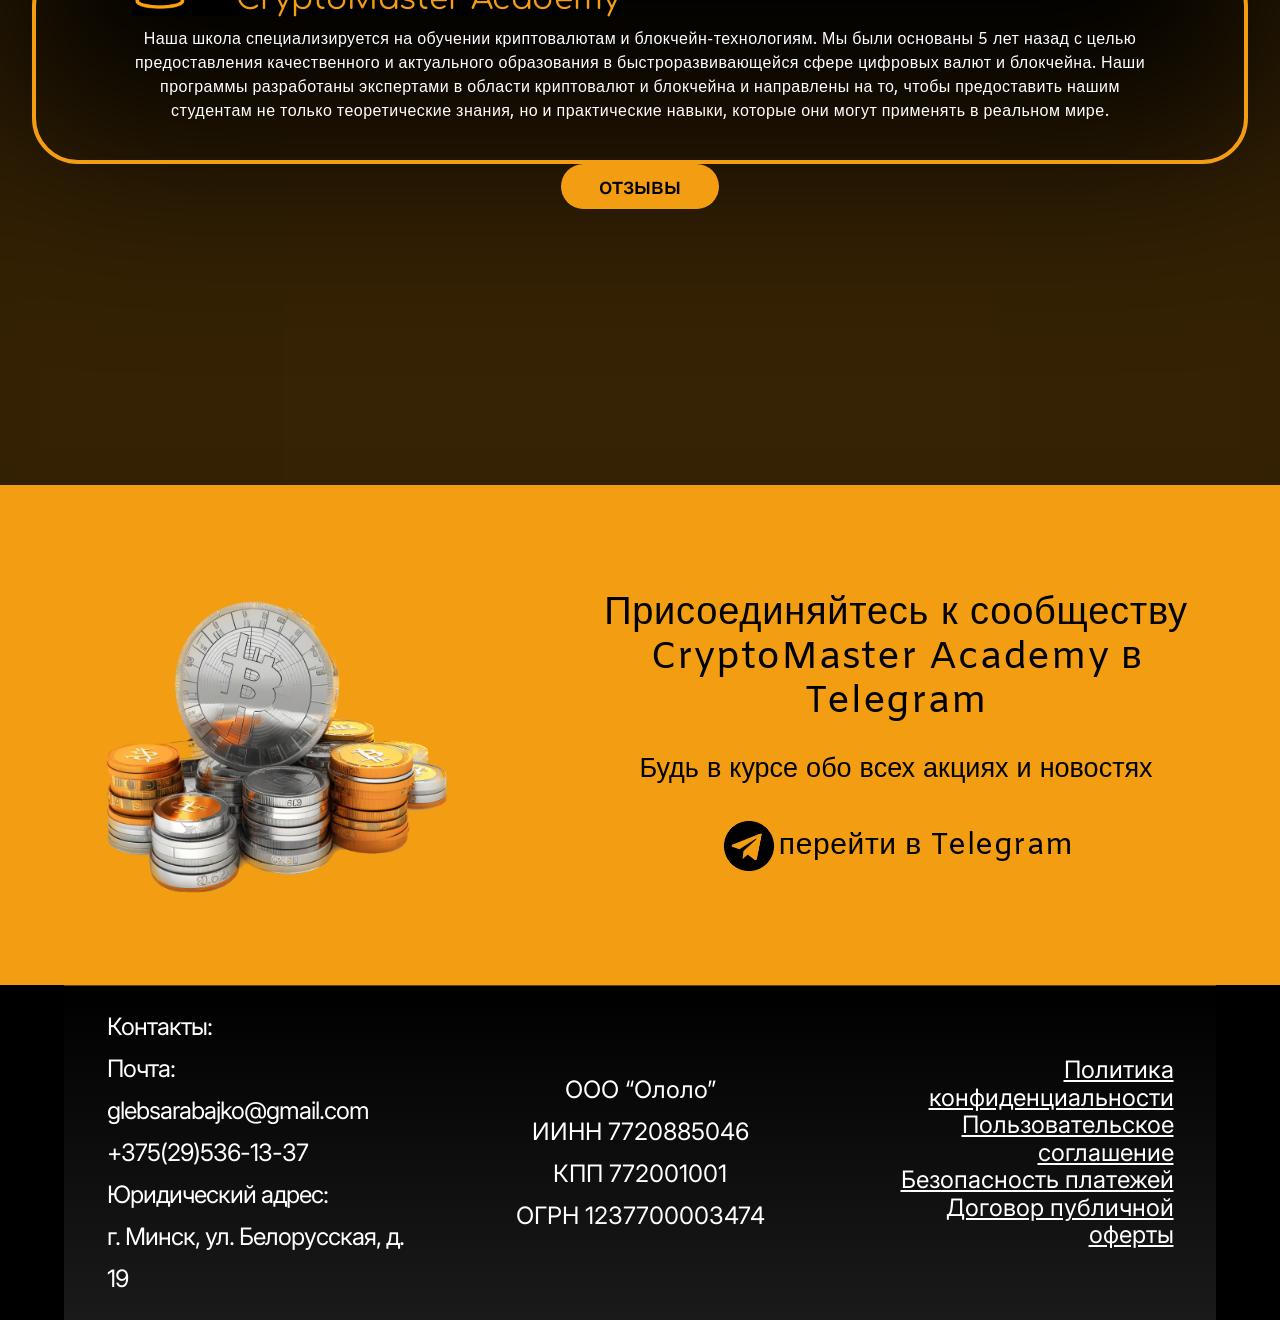
==== commit 466a008b: "fd" ====
--- a/index.html
+++ b/index.html
@@ -122,7 +122,7 @@
     <img class="dollor_img5" src="./image/nimbus_money.png" alt="">
     <img class="dollor_img6" src="./image/nimbus_money.png" alt="">
 
-    <div style="width: 90%; max-width: 870px;">
+    <div style="width: 95%; max-width: 1220px;">
       <div class="text_otzif">
         <div class="orzif_text_h1">
           <span><img src="./image/Vector (1).png" alt=""> CryptoMaster Academy</span>
--- a/css/style.css
+++ b/css/style.css
@@ -518,7 +518,6 @@
     line-height: 1.65 !important;
     letter-spacing: 0.01em;
   }
-  /* Имя автора (для гармонии) */
   .carusel_four_card_div_text h1 {
     font-size: 26px !important;
   }
@@ -936,15 +935,16 @@
   font-family: "Amiko", sans-serif;
   position: relative;
   top: -30px;
-  left: -100px;
+  left: -50px;
   scale: 1.2;
+  margin-top: 20px;
 }
 .platforma_img p {
   color: #fff;
   font-family: "Amiko", sans-serif;
   position: relative;
   top: -10px;
-  left: -100px;
+  left: -70px;
   scale: 1.2;
 }
 .platforma_img img {
@@ -1069,6 +1069,69 @@
     padding-left: 40px;
   }
 }
+@media (max-width: 991px) and (min-width: 791px) {
+  .academy {
+    width: 94%;
+    justify-content: space-between;
+    align-items: center;
+    gap: 24px;
+  }
+  .platforma_img {
+    width: 41%;
+    margin: 0;
+    padding-left: 0;
+    background-color: transparent;
+    text-align: left;
+  }
+  .platforma_img h1 {
+    position: static;
+    font-size: 48px;
+    line-height: 1.05;
+    text-align: left;
+    margin: 0 0 10px;
+    padding-left: 0;
+    scale: 1;
+  }
+  .platforma_img p {
+    position: static;
+    font-size: 38px;
+    text-align: left;
+    margin: 0 0 12px;
+    padding-left: 0;
+    scale: 1;
+  }
+  .platforma_img img {
+    position: static;
+    width: 100%;
+    max-width: 360px;
+    z-index: 0;
+    left: auto;
+    top: auto;
+  }
+  .platforma_onlayn {
+    width: 54%;
+    min-width: 0;
+    margin-top: 0;
+    padding: 14px;
+    border-radius: 48px;
+    background: linear-gradient(180deg, rgba(255, 163, 11, 0.55) 0%, rgba(255, 163, 11, 0.9) 100%);
+  }
+  .platforma_text {
+    margin-top: 0;
+    border-radius: 40px;
+    background: rgba(52, 52, 52, 0.94);
+  }
+  .platforma_text h3 {
+    padding-top: 18px;
+    margin-top: 0;
+    font-size: 27px;
+  }
+  .platforma_text p {
+    padding: 16px 24px 24px;
+    font-size: 19px;
+    line-height: 1.32;
+  }
+}
 @media (max-width: 743px) {
   .platforma_img {
     padding-left: 45px;
@@ -1175,6 +1238,7 @@
 .pejlar {
   width: 100%;
   height: 180px;
+  margin-bottom: 12px;
   border-radius: 100px;
   background: #FFA30B;
   display: flex;
@@ -1193,6 +1257,7 @@
 .pejlar2 {
   width: 100%;
   padding: 30px 10px;
+  margin-bottom: 12px;
   border-radius: 100px;
   border: 3px solid #FFA30B;
   background: rgba(90, 90, 90, 0.55);
@@ -1527,45 +1592,37 @@
   width: 90%;
   margin: auto;
   background: rgba(90, 90, 90, 0.5019607843);
-  padding: 34px;
+  padding: 30px;
   cursor: pointer;
-  transition: 0.3s ease;
-  border-radius: 24px;
-  margin-bottom: 24px;
-  border: 1px solid rgba(243, 157, 18, 0.35);
+  transition: 2s;
+  border-radius: 35px;
+  margin-bottom: 20px;
 }
 .vopros_p .acor {
-  text-align: left;
-  color: #fff;
-  transition: 0.3s ease;
-  font-size: 1.15rem;
-  line-height: 1.6;
-  margin-top: 12px;
+  text-align: center;
+  color: #fff;
+  transition: 1s;
+  font-size: 1rem;
 }
 .vopros_p h3 {
   display: flex;
-  justify-content: space-between;
   color: #F39D12;
-  align-items: flex-start;
-  text-align: left;
-  font-size: 1.55rem;
-  line-height: 1.4;
+  align-items: center;
+  font-size: 1.4rem;
   font-weight: 600;
-  margin-bottom: 0;
-  gap: 16px;
+  margin-bottom: 0.5rem;
 }
 .vopros_p .accorimg {
   border: 1px dashed #F39D12;
   border-radius: 50%;
-  width: 28px;
-  height: 28px;
+  width: 25px;
+  height: 25px;
   cursor: pointer;
   display: flex;
   justify-content: center;
   align-items: center;
-  margin-left: 0;
-  padding: 0;
-  flex-shrink: 0;
+  margin-left: 20px;
+  padding: 10px;
 }
 
 /* FOOTER (дублируется — но оставляем для идентичности CSS) */
@@ -1624,21 +1681,21 @@
 
 @media (max-width: 768px) {
   .vopros_p {
-    padding: 22px;
+    padding: 20px;
   }
   .vopros_p h3 {
-    font-size: 1.3rem;
+    font-size: 1.2rem; /* чуть меньше, но всё ещё крупнее ответа */
   }
   .vopros_p .acor {
-    font-size: 1.05rem;
+    font-size: 0.9rem;
   }
 }
 @media (max-width: 480px) {
   .vopros_p h3 {
-    font-size: 1.15rem;
+    font-size: 1.1rem;
   }
   .vopros_p .acor {
-    font-size: 0.98rem;
+    font-size: 0.85rem;
   }
 }
 body {
@@ -2313,319 +2370,4 @@
   color: #000 !important;
 }
 
-/* =========================
-   Unified footer for all pages
-   ========================= */
-footer {
-  width: min(1200px, 92%);
-  margin: 56px auto 24px;
-  padding: 28px 24px;
-  display: grid;
-  grid-template-columns: repeat(3, minmax(220px, 1fr));
-  gap: 24px;
-  background: linear-gradient(145deg, #101010 0%, #1a1a1a 55%, #121212 100%);
-  border: 1px solid rgba(243, 157, 18, 0.35);
-  border-radius: 22px;
-  box-shadow: 0 18px 45px rgba(0, 0, 0, 0.45);
-}
-
-footer ul {
-  list-style: none;
-  margin: 0;
-  padding: 0;
-}
-
-footer .footer_page,
-footer .footer_page2,
-footer .footer_link {
-  width: 100%;
-  min-width: 0;
-}
-
-footer .footer_page li,
-footer .footer_page2 li,
-footer .footer_link li {
-  margin: 0 0 10px;
-  font-family: "Inter", sans-serif;
-  font-size: 17px;
-  line-height: 1.45;
-  color: #f3f3f3;
-  letter-spacing: 0;
-}
-
-footer .footer_page li:first-child {
-  margin-bottom: 14px;
-  font-size: 20px;
-  font-weight: 600;
-  color: #f39d12;
-}
-
-footer .footer_page li a,
-footer .footer_link li a {
-  color: #ffffff !important;
-  text-decoration: none;
-}
-
-footer .footer_page li a:hover,
-footer .footer_link li a:hover {
-  color: #f39d12 !important;
-}
-
-footer .footer_page2 li {
-  text-align: center !important;
-}
-
-footer .footer_link {
-  text-align: right;
-}
-
-footer .footer_link1 {
-  display: none;
-}
-
-footer .footer_link2 {
-  display: block;
-}
-
-@media (max-width: 980px) {
-  footer {
-    grid-template-columns: repeat(2, minmax(220px, 1fr));
-  }
-
-  footer .footer_link {
-    text-align: left;
-  }
-
-  footer .footer_page2 li {
-    text-align: left !important;
-  }
-}
-
-@media (max-width: 640px) {
-  footer {
-    width: calc(100% - 24px);
-    margin: 40px auto 16px;
-    padding: 20px 16px;
-    grid-template-columns: 1fr;
-    border-radius: 16px;
-    gap: 14px;
-  }
-
-  footer .footer_page li,
-  footer .footer_page2 li,
-  footer .footer_link li {
-    font-size: 15px;
-    margin-bottom: 8px;
-    text-align: left !important;
-  }
-
-  footer .footer_page li:first-child {
-    font-size: 18px;
-    margin-bottom: 10px;
-  }
-
-  footer .footer_link1 {
-    display: block;
-  }
-
-  footer .footer_link2 {
-    display: none;
-  }
-}
-
-/* =========================
-   Unified spacing system
-   ========================= */
-:root {
-  --space-2xs: 6px;
-  --space-xs: 10px;
-  --space-sm: 14px;
-  --space-md: 20px;
-  --space-lg: 28px;
-  --space-xl: 40px;
-  --space-2xl: 56px;
-  --space-3xl: 72px;
-  --page-inline: clamp(12px, 3vw, 28px);
-  --section-gap: clamp(28px, 5vw, 64px);
-}
-
-/* Единый горизонтальный ритм для основных секций */
-body > header,
-body > main,
-body > section,
-body > .academy,
-body > .abuwim_fon,
-body > .kurs_1,
-body > .kurs_2,
-body > .kurs_3,
-body > .kurs4,
-body > .tarif,
-body > .vopros_p,
-body > .section_image_left,
-body > .section_image_right {
-  padding-left: var(--page-inline);
-  padding-right: var(--page-inline);
-}
-
-/* Единый вертикальный ритм между крупными блоками */
-body > main + main,
-body > main + section,
-body > section + main,
-body > section + section,
-body > header + main,
-body > header + section,
-body > .navbar2 + header,
-body > .navbar2 + main,
-body > .academy + footer,
-body > .abuwim_fon + footer {
-  margin-top: var(--section-gap);
-}
-
-/* Ровные внутренние отступы карточек и текстовых контейнеров */
-.card1,
-.card22,
-.kurs3_card,
-.vopros_p,
-.platforma_text,
-.text_otzif {
-  padding: var(--space-md);
-}
-
-/* Аккуратный вертикальный ритм текста */
-p + p {
-  margin-top: var(--space-sm);
-}
-
-h1 + p,
-h2 + p,
-h3 + p,
-h4 + p,
-h5 + p {
-  margin-top: var(--space-xs);
-}
-
-@media (max-width: 768px) {
-  :root {
-    --space-md: 16px;
-    --space-lg: 22px;
-    --section-gap: clamp(22px, 6vw, 40px);
-  }
-}
-
-/* Точечная полировка отступов на ключевых страницах */
-.kurs_1 {
-  padding: var(--space-xl) 0;
-}
-
-.kurs_1 .card1 {
-  margin-top: var(--space-lg);
-}
-
-.kurs_1 .card1_text h1 {
-  margin-top: var(--space-md);
-}
-
-.kurs_1 .card1_text a {
-  margin-top: var(--space-md);
-}
-
-.kurs_3 {
-  padding: var(--space-lg) 0 var(--space-2xl);
-}
-
-.kurs_3 .kurs3_cards {
-  margin: var(--space-xl) auto 0;
-}
-
-.kurs_3 .kurs3_card {
-  margin-top: var(--space-md);
-}
-
-.kurs4 {
-  padding: var(--space-lg) 0;
-}
-
-.kurs4 button {
-  margin-top: var(--space-lg);
-}
-
-.academy {
-  margin: var(--section-gap) auto 0;
-}
-
-.platforma_onlayn {
-  margin-top: var(--space-lg);
-  padding-right: var(--space-md);
-}
-
-.platforma_text {
-  margin-top: calc(var(--space-sm) * -1);
-}
-
-.platforma_text p {
-  padding: var(--space-md);
-}
-
-.title_tarif {
-  padding-top: var(--space-lg);
-}
-
-.tarif {
-  margin-bottom: var(--section-gap);
-}
-
-.tarif .card22 {
-  margin-top: var(--space-lg);
-  padding: var(--space-lg) var(--space-md);
-  display: flex;
-  flex-direction: column;
-}
-
-.tarif .card22 p {
-  flex-grow: 1;
-}
-
-.tarif .card22 h2:last-of-type {
-  margin-bottom: var(--space-md);
-}
-
-.tarif .card22 button {
-  margin-top: auto;
-}
-
-.oxirgi_div button {
-  margin-top: var(--space-2xl);
-}
-
-.kurs_text .button-worring {
-  margin-bottom: var(--space-lg);
-}
-
-.otzif .button-worring {
-  margin-top: var(--space-lg);
-}
-
-.contact-page-main {
-  margin-bottom: var(--space-lg);
-}
-
-.vopros_p .accorimg {
-  display: inline-flex;
-  align-items: center;
-  justify-content: center;
-  line-height: 1;
-}
-
-.vopros_p .faq-toggle-symbol {
-  display: inline-flex;
-  align-items: center;
-  justify-content: center;
-  width: 100%;
-  height: 100%;
-  margin: 0;
-  line-height: 1;
-  font-size: 20px;
-  transform: translateY(-1px);
-}
-
 /*# sourceMappingURL=style.css.map */
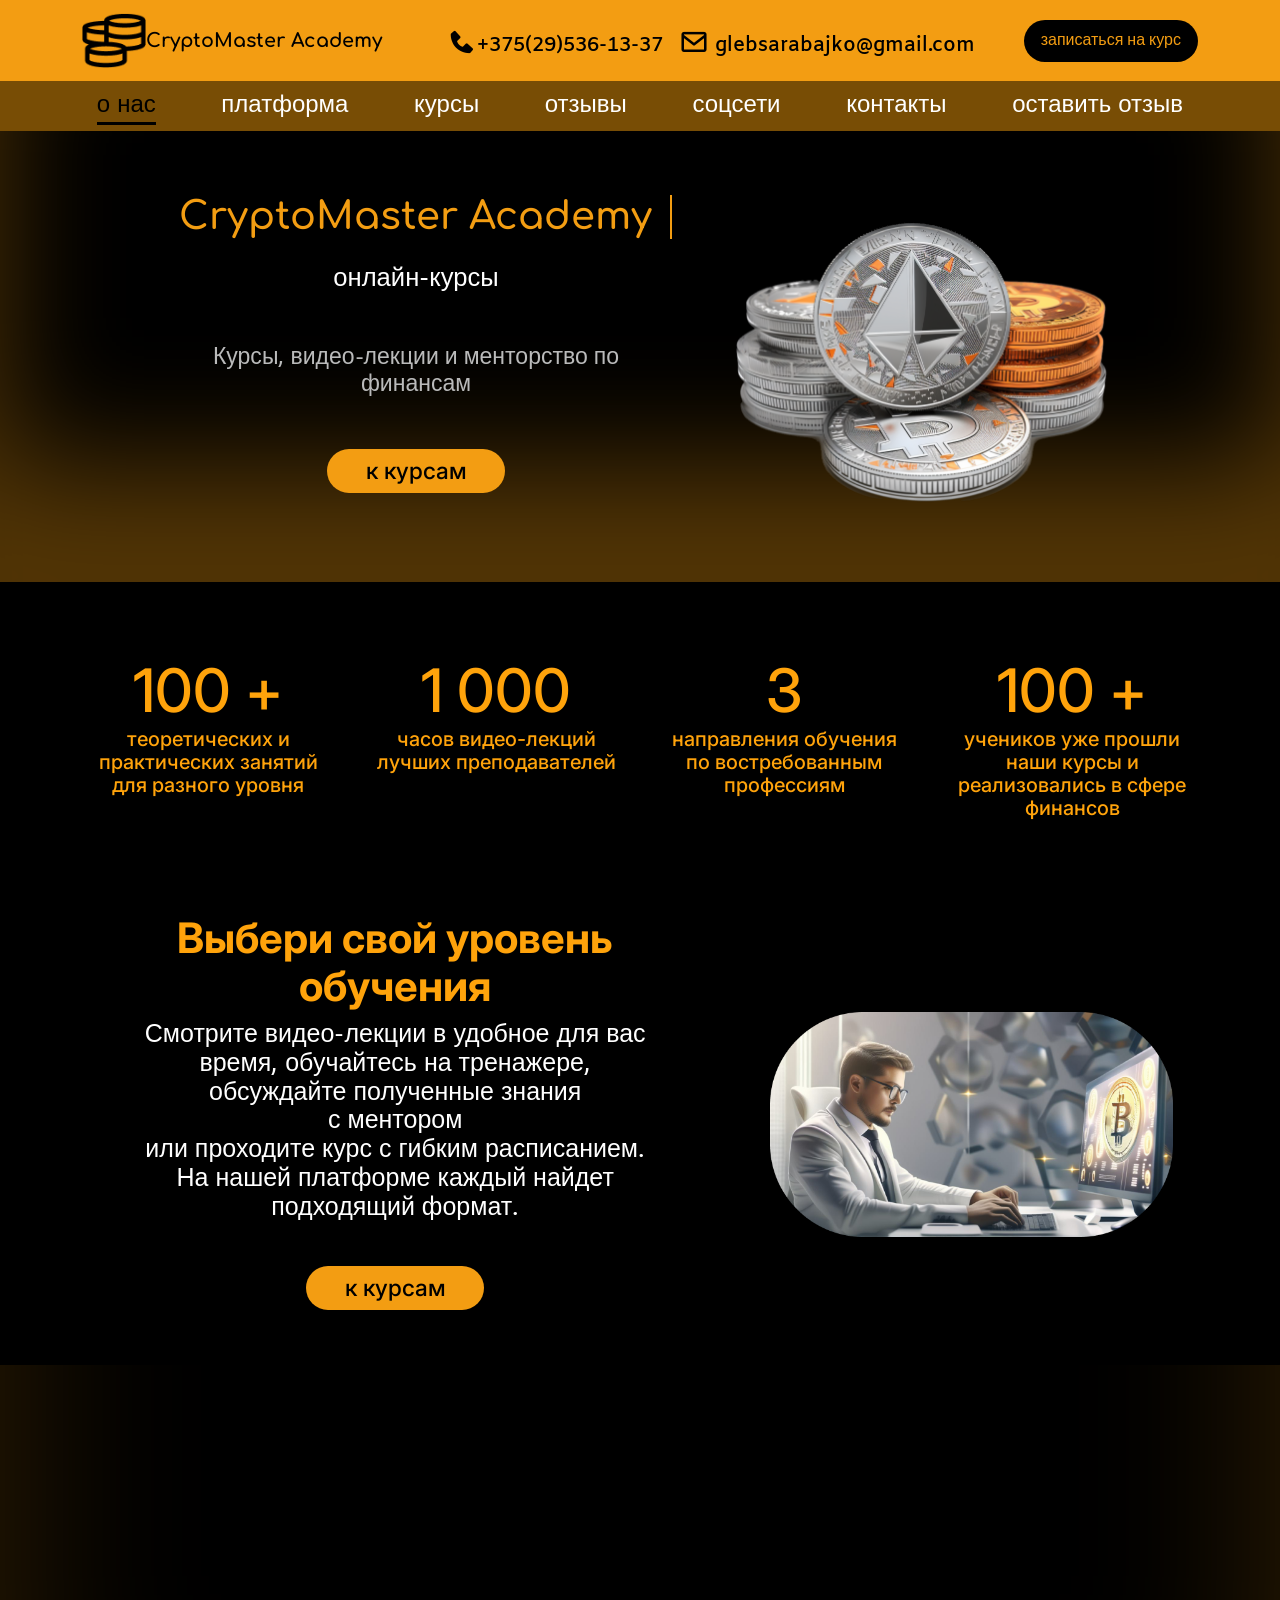
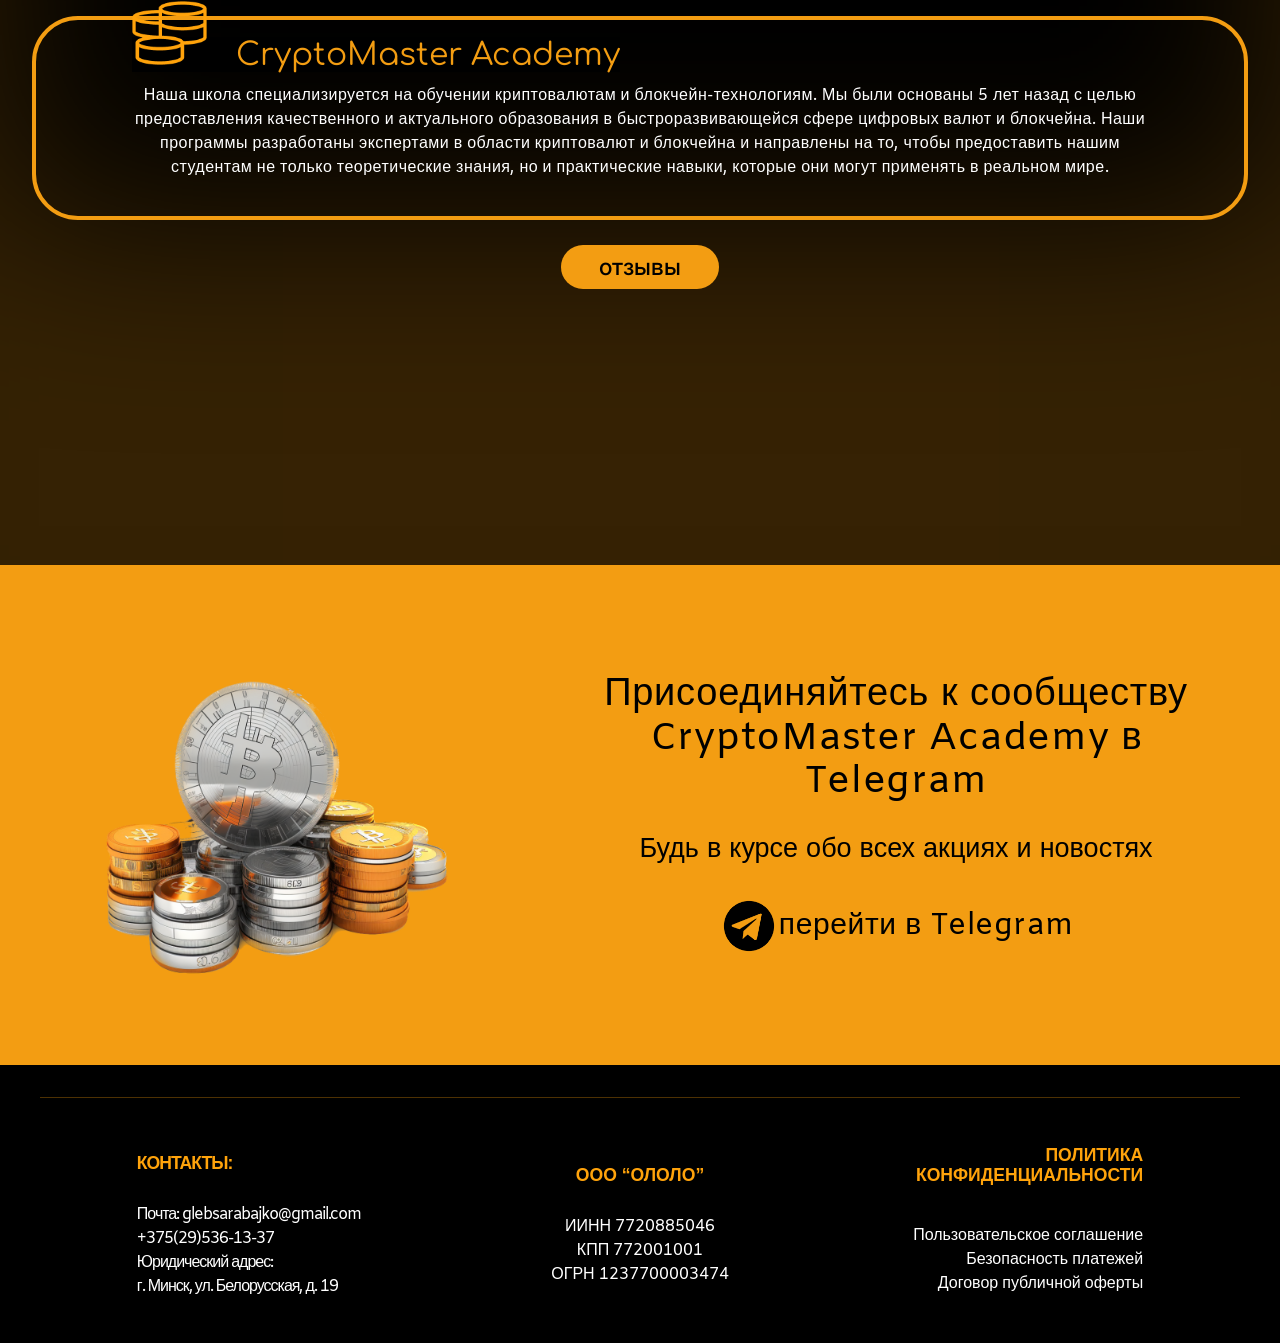
==== commit 1c5fc7aa: "df" ====
--- a/index.html
+++ b/index.html
@@ -1,15 +1,18 @@
 ﻿<!DOCTYPE html>
+
 <html lang="en">
-
-<head>
-  <meta charset="UTF-8">
-  <meta name="viewport" content="width=device-width, initial-scale=1.0">
-  <title>CryptoMaster Academy</title>
-  <link rel="stylesheet" href="./css/style.css">
-  <link rel="icon" href="./image/Crypto.png" type="image/x-icon">
-  <link rel="stylesheet" href="./replace/bootstrap-replacement.css">
-  <link href='https://unpkg.com/boxicons@2.1.4/css/boxicons.min.css' rel='stylesheet'>
-</head>
+  <head>
+    <meta charset="UTF-8" />
+    <meta name="viewport" content="width=device-width, initial-scale=1.0" />
+    <title>CryptoMaster Academy</title>
+    <link rel="stylesheet" href="./css/main.css" /> 
+    <link rel="icon" href="./image/Crypto.png" type="image/x-icon" />
+    <link rel="stylesheet" href="./replace/bootstrap-replacement.css" />
+    <link
+      href="https://unpkg.com/boxicons@2.1.4/css/boxicons.min.css"
+      rel="stylesheet"
+    />
+  </head>
 
 <body>
 
@@ -180,5 +183,4 @@
     
 </body>
 
-</html>
-
+</html>
--- a/css/main.css
+++ b/css/main.css
@@ -0,0 +1,2678 @@
+@charset "UTF-8";
+@import url("https://fonts.googleapis.com/css2?family=Comfortaa&display=swap");
+@import url("https://fonts.googleapis.com/css2?family=Amiko:wght@600&display=swap");
+@import url("https://fonts.googleapis.com/css2?family=Inter:wght@500&display=swap");
+@import url("https://fonts.googleapis.com/css2?family=Comfortaa&display=swap");
+@import url("https://fonts.googleapis.com/css2?family=Amiko:wght@600&display=swap");
+@import url("https://fonts.googleapis.com/css2?family=Comfortaa&display=swap");
+@import url("https://fonts.googleapis.com/css2?family=Amiko:wght@600&display=swap");
+@import url("https://fonts.googleapis.com/css2?family=Comfortaa&display=swap");
+@import url("https://fonts.googleapis.com/css2?family=Amiko:wght@600&display=swap");
+@import url("https://fonts.googleapis.com/css2?family=Comfortaa&display=swap");
+@import url("https://fonts.googleapis.com/css2?family=Amiko:wght@600&display=swap");
+@import url("https://fonts.googleapis.com/css2?family=Comfortaa&display=swap");
+@import url("https://fonts.googleapis.com/css2?family=Amiko:wght@600&display=swap");
+@import url("https://fonts.googleapis.com/css2?family=Comfortaa&display=swap");
+@import url("https://fonts.googleapis.com/css2?family=Amiko:wght@600&display=swap");
+@import url("https://fonts.googleapis.com/css2?family=Comfortaa&display=swap");
+@import url("https://fonts.googleapis.com/css2?family=Amiko:wght@600&display=swap");
+@import url("https://fonts.googleapis.com/css2?family=Comfortaa&display=swap");
+@import url("https://fonts.googleapis.com/css2?family=Amiko:wght@600&display=swap");
+@import url("https://fonts.googleapis.com/css2?family=Inter:wght@500&display=swap");
+@import '../../style1.css';
+* {
+  margin: 0;
+  padding: 0;
+}
+
+* {
+  padding: 0;
+  margin: 0;
+}
+
+.modal-content {
+  background: #906315 !important;
+  border-radius: 100px !important;
+}
+
+.modal-body {
+  display: -webkit-box;
+  display: -ms-flexbox;
+  display: flex;
+  -webkit-box-orient: vertical;
+  -webkit-box-direction: normal;
+      -ms-flex-direction: column;
+          flex-direction: column;
+}
+
+.modal-title-choose {
+  color: #fff;
+  text-align: center;
+  font-family: "Amiko", sans-serif;
+  font-size: 32px;
+  font-weight: 500;
+  line-height: 67.2px;
+}
+
+.modal-description {
+  color: #fff;
+  text-align: left;
+  font-family: "Amiko", sans-serif;
+  font-size: 22px;
+  font-weight: 500;
+  line-height: 30px;
+  padding: 0 10px;
+}
+
+.modal-price {
+  text-align: center;
+  font-family: "Amiko", sans-serif;
+  font-size: 36px;
+  font-weight: 800;
+  color: #fff;
+}
+
+.modal-body label {
+  color: #fff;
+  font-size: 20px;
+  margin-bottom: 10px;
+}
+
+.form-control {
+  background: transparent !important;
+  border: 1px solid #000 !important;
+}
+.form-control:focus {
+  -webkit-box-shadow: none !important;
+          box-shadow: none !important;
+}
+
+.modal-btn {
+  height: 50px;
+  width: 80%;
+  display: -webkit-box;
+  display: -ms-flexbox;
+  display: flex;
+  -webkit-box-pack: center;
+      -ms-flex-pack: center;
+          justify-content: center;
+  -webkit-box-align: center;
+      -ms-flex-align: center;
+          align-items: center;
+  -webkit-box-shadow: 0px 4px 4px rgba(0, 0, 0, 0.25);
+          box-shadow: 0px 4px 4px rgba(0, 0, 0, 0.25);
+  margin-bottom: 35px;
+  background: #FFA30B !important;
+  border-radius: 30px !important;
+  color: #000;
+  text-align: center;
+  font-family: "Amiko", sans-serif;
+  font-weight: 600 !important;
+  font-size: 18px !important;
+}
+
+.close-btn {
+  margin-top: 28px;
+  margin-right: 31px;
+  cursor: pointer;
+  border: none;
+  background: transparent;
+}
+
+.logo_clone {
+  font-family: "Comfortaa", sans-serif;
+  font-weight: 700;
+  font-size: 1.5vw;
+  line-height: 40px;
+  color: #000;
+}
+.logo_clone img {
+  width: 60px;
+}
+
+.contact_clone li {
+  font-family: "Amiko", sans-serif;
+  font-size: 20px;
+  font-weight: 600;
+  line-height: 27px;
+  color: #000;
+}
+
+.navbar_clone {
+  background: #F39D12;
+  display: -webkit-box;
+  display: -ms-flexbox;
+  display: flex;
+  -ms-flex-pack: distribute;
+      justify-content: space-around;
+  height: 100px;
+  -webkit-box-align: center;
+      -ms-flex-align: center;
+          align-items: center;
+}
+.navbar_clone ul {
+  display: -webkit-box;
+  display: -ms-flexbox;
+  display: flex;
+  gap: 30px;
+  -webkit-box-align: center;
+      -ms-flex-align: center;
+          align-items: center;
+  -ms-flex-wrap: wrap;
+      flex-wrap: wrap;
+  list-style: none;
+}
+.navbar_clone ul i {
+  font-size: 30px;
+  position: relative;
+  top: 5px;
+}
+
+body {
+  background-color: #000;
+}
+
+.button_clone {
+  padding: 8px 16px;
+  border-radius: 35px;
+  background-color: #000;
+  color: #F39D12;
+  border: none;
+}
+
+@media (max-width: 991px) {
+  .button_clone {
+    display: none;
+  }
+  .logo_clone {
+    font-size: 20px;
+  }
+  .navbar_clone ul {
+    gap: 0;
+  }
+}
+@media (max-width: 825px) {
+  .navbar_clone ul {
+    display: block;
+  }
+}
+@media (max-width: 600px) {
+  .navbar_clone {
+    height: 80px;
+  }
+  .navbar_clone ul li {
+    font-size: 12px;
+  }
+  .navbar_clone ul i {
+    font-size: 15px;
+    top: 2px;
+  }
+  .logo_clone {
+    font-size: 12px;
+  }
+  .logo_clone img {
+    height: 30px;
+    width: auto;
+  }
+}
+@media (max-width: 360px) {
+  .navbar_clone {
+    height: 80px;
+  }
+  .navbar_clone ul {
+    padding: 0;
+    margin: 0;
+  }
+  .navbar_clone ul li {
+    font-size: 11px;
+    padding: 0;
+    margin: 0;
+  }
+  .navbar_clone ul i {
+    font-size: 10px;
+    top: 2px;
+  }
+  .navbar_clone .logo_clone img {
+    height: 20px;
+  }
+  .navbar_clone .logo_clone {
+    font-size: 11px;
+  }
+}
+.navbar2 {
+  background: rgba(255, 163, 11, 0.47);
+}
+.navbar2 ul {
+  display: -webkit-box;
+  display: -ms-flexbox;
+  display: flex;
+  -ms-flex-pack: distribute;
+      justify-content: space-around;
+  max-width: 1200px;
+  margin: auto;
+  -webkit-box-align: center;
+      -ms-flex-align: center;
+          align-items: center;
+  height: 50px;
+  width: 90%;
+  list-style: none;
+}
+.navbar2 ul a {
+  text-decoration: none;
+  font-family: "Amiko", sans-serif;
+  color: #fff;
+  font-size: 24px;
+  font-weight: 400;
+  line-height: 32px;
+}
+
+@media (max-width: 1200px) and (min-width: 991px) {
+  .navbar-expand-lg .nav-link {
+    font-family: "Amiko", sans-serif;
+    font-size: 15px;
+    font-weight: 600;
+    line-height: 27px;
+    color: #000;
+  }
+}
+@media (max-width: 991px) {
+  .navbar-expand-lg .navbar-brand {
+    font-size: 3vw;
+  }
+  .link2 {
+    display: block !important;
+  }
+  .navbar2 {
+    display: none;
+  }
+}
+@media (max-width: 600px) {
+  .navbar-expand-lg .navbar-brand img {
+    height: 40px;
+  }
+  .navbar-expand-lg .navbar-brand {
+    font-size: 4vw;
+  }
+}
+.navbar-expand-lg {
+  background: #F39D12;
+}
+.navbar-expand-lg .navbar-brand {
+  font-family: "Comfortaa", sans-serif;
+  font-weight: 700;
+  font-size: 1.5vw;
+  line-height: 40px;
+}
+.navbar-expand-lg .navbar-brand img {
+  height: 55px;
+}
+.navbar-expand-lg .nav-link {
+  position: relative;
+  -webkit-transition: color 0.3s 0.3s ease;
+  transition: color 0.3s 0.3s ease;
+}
+.navbar-expand-lg .nav-link::after {
+  content: "";
+  position: absolute;
+  bottom: -2px;
+  left: 0;
+  width: 0;
+  height: 2px;
+  background-color: #FFA30B;
+  -webkit-transition: width 0.3s 0.3s ease;
+  transition: width 0.3s 0.3s ease;
+}
+.navbar-expand-lg .nav-link:hover::after {
+  width: 100%;
+}
+.navbar-expand-lg .nav-link {
+  font-family: "Amiko", sans-serif;
+  font-size: 18px;
+  font-weight: 600;
+  line-height: 27px;
+  color: #000;
+}
+.navbar-expand-lg .nav-link i {
+  font-size: 26px;
+  position: relative;
+  top: 4px;
+  color: #000;
+}
+.navbar-expand-lg .navbar_btn {
+  padding: 8px 16px;
+  border-radius: 35px;
+  background-color: #000;
+  color: #F39D12;
+}
+
+/* 1. Сброс для всех списков */
+footer ul {
+  list-style: none;
+  padding: 0;
+  margin: 0;
+  -webkit-box-sizing: border-box;
+          box-sizing: border-box;
+  display: -webkit-box;
+  display: -ms-flexbox;
+  display: flex;
+  -webkit-box-orient: vertical;
+  -webkit-box-direction: normal;
+      -ms-flex-direction: column;
+          flex-direction: column;
+  height: 100%;
+  border-radius: 10px;
+  background: rgba(0, 0, 0, 0.5);
+  padding: 1.5rem;
+  word-break: break-word;
+}
+
+footer {
+  border-top: 1px solid rgba(255, 163, 11, 0.3);
+  padding: 3rem 2%;
+  margin-top: 2rem;
+  display: grid;
+  grid-template-columns: repeat(3, 1fr);
+  grid-auto-rows: 1fr;
+  gap: 20px;
+  max-width: 1200px;
+  margin-left: auto;
+  margin-right: auto;
+}
+
+/* Оранжевые заголовки */
+footer ul li:first-child,
+footer ul li:first-child a {
+  font-family: "Amiko", sans-serif;
+  font-weight: 700;
+  color: #FFA30B !important;
+  text-transform: uppercase;
+  font-size: 1.1rem;
+  margin-bottom: 1.2rem;
+  display: block;
+  text-decoration: none !important;
+}
+
+/* Обычный текст */
+footer ul li:not(:first-child),
+footer ul li:not(:first-child) a {
+  font-family: "Amiko", sans-serif;
+  font-size: 1rem;
+  line-height: 1.5;
+  color: #fff;
+  text-decoration: none;
+}
+
+footer a:hover {
+  color: #FFA30B;
+}
+
+/* Планшеты (768px – 1024px) */
+@media (max-width: 1024px) and (min-width: 768px) {
+  footer {
+    grid-template-columns: repeat(3, 1fr) !important;
+    gap: 10px;
+  }
+  footer ul {
+    padding: 1rem;
+  }
+  footer ul li:not(:first-child),
+  footer ul li:not(:first-child) a {
+    font-size: 0.85rem !important;
+  }
+}
+/* Мобильные устройства (до 767px) */
+@media (max-width: 767px) {
+  footer {
+    display: -webkit-box !important;
+    display: -ms-flexbox !important;
+    display: flex !important;
+    -webkit-box-orient: vertical !important;
+    -webkit-box-direction: normal !important;
+        -ms-flex-direction: column !important;
+            flex-direction: column !important;
+    -webkit-box-align: center !important;
+        -ms-flex-align: center !important;
+            align-items: center !important;
+    gap: 1.5rem;
+  }
+  footer ul {
+    width: 100% !important;
+    max-width: 450px;
+    height: auto;
+    -webkit-box-align: center !important;
+        -ms-flex-align: center !important;
+            align-items: center !important;
+    text-align: center !important;
+  }
+  footer ul li:first-child {
+    text-align: center !important;
+  }
+  .footer_link1 {
+    display: -webkit-box !important;
+    display: -ms-flexbox !important;
+    display: flex !important;
+    -webkit-box-orient: vertical;
+    -webkit-box-direction: normal;
+        -ms-flex-direction: column;
+            flex-direction: column;
+  }
+  .footer_link2 {
+    display: none !important;
+  }
+}
+* {
+  margin: 0;
+  padding: 0;
+}
+
+.carusel_div {
+  padding-top: 2.083vw;
+  padding-bottom: 3.125vw;
+  width: 100%;
+  background: -webkit-gradient(linear, left top, left bottom, color-stop(70.77%, #000), to(#6B4F31));
+  background: linear-gradient(180deg, #000 70.77%, #6B4F31 100%);
+}
+
+.carousel1 {
+  display: -webkit-box;
+  display: -ms-flexbox;
+  display: flex;
+  -ms-flex-wrap: wrap;
+      flex-wrap: wrap;
+  -webkit-box-pack: center;
+      -ms-flex-pack: center;
+          justify-content: center;
+  gap: 2.083vw;
+  padding-top: 1.302vw;
+  width: 93%;
+  margin: auto;
+}
+
+.carusel_four_card_div {
+  background: rgba(90, 90, 90, 0.5019607843);
+  border-radius: 3.646vw;
+  padding: 1.042vw 3.125vw;
+  width: calc(33.333% - 2.083vw);
+  min-width: 300px;
+  -webkit-box-flex: 1;
+      -ms-flex: 1 1 auto;
+          flex: 1 1 auto;
+  -webkit-transition: background 0.3s, -webkit-transform 0.3s, -webkit-box-shadow 0.3s;
+  transition: background 0.3s, -webkit-transform 0.3s, -webkit-box-shadow 0.3s;
+  transition: transform 0.3s, background 0.3s, box-shadow 0.3s;
+  transition: transform 0.3s, background 0.3s, box-shadow 0.3s, -webkit-transform 0.3s, -webkit-box-shadow 0.3s;
+}
+.carusel_four_card_div:hover {
+  -webkit-transform: translateY(-5px);
+          transform: translateY(-5px);
+  background: rgba(255, 163, 11, 0.3);
+  -webkit-box-shadow: 0 10px 25px rgba(0, 0, 0, 0.2);
+          box-shadow: 0 10px 25px rgba(0, 0, 0, 0.2);
+}
+.carusel_four_card_div .carusel_four_card_div_text {
+  display: -webkit-box;
+  display: -ms-flexbox;
+  display: flex;
+  -webkit-box-align: center;
+      -ms-flex-align: center;
+          align-items: center;
+  font-family: "Amiko", sans-serif;
+  gap: 1.042vw;
+  margin-left: 1.042vw;
+  margin-bottom: 0.7vw;
+}
+.carusel_four_card_div .carusel_four_card_div_text h1 {
+  color: #FFA30B;
+  font-size: 1.875vw;
+  font-weight: 400;
+  font-family: "Amiko", sans-serif;
+  line-height: 2.501vw;
+}
+.carusel_four_card_div .carusel_four_card_div_text p {
+  color: #fff;
+  font-weight: 400;
+  font-family: "Amiko", sans-serif;
+  font-size: 1.667vw;
+  line-height: 2.167vw;
+}
+.carusel_four_card_div .carusel_four_card_div_desc {
+  color: #fff;
+  font-weight: 400;
+  font-size: 1.667vw;
+  line-height: 1.45;
+  letter-spacing: 0.01em;
+  margin-top: 0.521vw;
+  font-family: "Amiko", sans-serif;
+}
+
+@media (max-width: 991px) {
+  .carusel_div .carusel_four_card_div {
+    width: calc(50% - 2.083vw);
+    max-width: 600px;
+    margin-bottom: 20px;
+    height: auto;
+    padding: 20px;
+  }
+  .carusel_four_card_div_text h1 {
+    font-size: 23px;
+  }
+}
+@media (max-width: 600px) {
+  .carusel_div .carusel_four_card_div {
+    width: 100%;
+    min-width: auto;
+  }
+}
+@media (max-width: 768px) {
+  .carusel_four_card_div_desc {
+    font-size: 18px !important;
+    line-height: 1.65 !important;
+    letter-spacing: 0.01em;
+  }
+  .carusel_four_card_div_text h1 {
+    font-size: 26px !important;
+  }
+}
+* {
+  padding: 0;
+  margin: 0;
+}
+
+body {
+  background-color: #000;
+  color: #fff;
+}
+
+.kurs_1 {
+  -webkit-box-shadow: inset 0px -100px 500px rgba(255, 161, 11, 0.342);
+          box-shadow: inset 0px -100px 500px rgba(255, 161, 11, 0.342);
+  padding: 40px 0;
+}
+.kurs_1 .card1 {
+  display: -webkit-box;
+  display: -ms-flexbox;
+  display: flex;
+  -webkit-box-pack: center;
+      -ms-flex-pack: center;
+          justify-content: center;
+  -webkit-box-align: center;
+      -ms-flex-align: center;
+          align-items: center;
+  -ms-flex-wrap: wrap;
+      flex-wrap: wrap;
+  margin-top: 30px;
+}
+.kurs_1 .card1_img {
+  width: 23%;
+  min-width: 300px;
+}
+.kurs_1 .card1_text {
+  width: 60%;
+}
+.kurs_1 .card1_text h1 {
+  font-family: "Amiko", sans-serif;
+  font-size: 43px;
+  font-weight: 400;
+  letter-spacing: 0.02em;
+  color: #fff;
+  margin-top: 30px;
+}
+.kurs_1 .card1_text p {
+  font-family: "Amiko", sans-serif;
+  font-size: 30px;
+  font-weight: 400;
+  color: #fff;
+}
+.kurs_1 .card1_text button {
+  background: #FFA30B;
+  border: none;
+  padding: 18px 30px;
+  border-radius: 20px;
+  font-family: "Amiko", sans-serif;
+  font-size: 25px;
+  font-weight: 400;
+}
+
+@media (max-width: 1450px) {
+  .card1_text h1 {
+    font-size: 30px;
+  }
+  .card1_text p {
+    font-size: 20px;
+  }
+  .card1_text button {
+    font-size: 23px;
+  }
+}
+@media (max-width: 800px) {
+  .card1_text {
+    width: 90%;
+    text-align: center;
+  }
+}
+@media (max-width: 700px) {
+  .card1_text h1 {
+    font-size: 25px;
+  }
+  .card1_text p {
+    font-size: 15px;
+  }
+  .card1_text button {
+    font-size: 15px;
+  }
+}
+.kurs_2 {
+  display: -webkit-box;
+  display: -ms-flexbox;
+  display: flex;
+  -ms-flex-pack: distribute;
+      justify-content: space-around;
+  -webkit-box-align: center;
+      -ms-flex-align: center;
+          align-items: center;
+  min-height: 550px;
+  -ms-flex-wrap: wrap;
+      flex-wrap: wrap;
+  max-width: 1200px;
+  margin: auto;
+}
+.kurs_2_text {
+  width: 55%;
+}
+.kurs_2_text h1 {
+  font-family: "Amiko", sans-serif;
+  font-size: 48px;
+  font-weight: 400;
+  line-height: 64px;
+  text-align: center;
+  color: #FFA30B;
+}
+.kurs_2_text p {
+  font-family: "Amiko", sans-serif;
+  font-size: 30px;
+  font-weight: 400;
+  line-height: 40px;
+  text-align: center;
+  color: #fff;
+}
+.kurs_2 img {
+  width: 35%;
+  min-width: 300px;
+}
+
+@media (max-width: 991px) {
+  .kurs_2_text {
+    width: 90%;
+  }
+}
+@media (max-width: 700px) {
+  .kurs_2_text h1 {
+    font-size: 25px;
+  }
+  .kurs_2_text p {
+    font-size: 15px;
+    line-height: 16px;
+  }
+}
+.kurs_3 {
+  padding: 30px 0 70px;
+}
+.kurs_3 h1 {
+  font-family: "Amiko", sans-serif;
+  font-size: 48px;
+  font-weight: 400;
+  text-align: center;
+  color: #FFA30B;
+}
+.kurs_3 .kurs3_cards {
+  display: -webkit-box;
+  display: -ms-flexbox;
+  display: flex;
+  -ms-flex-pack: distribute;
+      justify-content: space-around;
+  max-width: 90%;
+  margin: 40px auto 0;
+  text-align: center;
+  -ms-flex-wrap: wrap;
+      flex-wrap: wrap;
+}
+.kurs_3 .kurs3_cards p {
+  font-family: "Amiko", sans-serif;
+  font-size: 30px;
+  font-weight: 400;
+}
+.kurs_3 .kurs3_card {
+  max-width: 400px;
+  margin-top: 20px;
+}
+
+@media (max-width: 700px) {
+  .kurs_3 h1 {
+    font-size: 25px;
+  }
+  .kurs_3 .kurs3_cards p {
+    font-size: 15px;
+  }
+  .kurs_3 .kurs3_cards img {
+    width: 70px;
+  }
+}
+.kurs4 {
+  padding: 30px 0;
+  background: #FFA30B;
+  text-align: center;
+  position: relative;
+  overflow: hidden;
+}
+.kurs4 h1 {
+  font-family: "Amiko", sans-serif;
+  font-size: 48px;
+  font-weight: 400;
+  color: #000;
+}
+.kurs4 p {
+  font-family: "Amiko", sans-serif;
+  font-size: 30px;
+  font-weight: 400;
+  width: 90%;
+  max-width: 1000px;
+  margin: auto;
+}
+.kurs4 button {
+  margin-top: 10px;
+  padding: 18px 40px;
+  border-radius: 20px;
+  color: #FFA30B;
+  font-family: "Amiko", sans-serif;
+  font-size: 32px;
+  font-weight: 400;
+  background-color: #000;
+  border: none;
+}
+
+@media (max-width: 700px) {
+  .kurs4 h1 {
+    font-size: 25px;
+  }
+  .kurs4 p {
+    font-size: 15px;
+  }
+  .kurs4 button {
+    font-size: 15px;
+    margin-top: 30px;
+  }
+}
+* {
+  margin: 0;
+  padding: 0;
+}
+
+.herlar {
+  background: -webkit-gradient(linear, left top, left bottom, color-stop(67.92%, #000), to(#9B7D44));
+  background: linear-gradient(180deg, #000 67.92%, #9B7D44 100%);
+  padding-bottom: 50px;
+}
+
+.hew {
+  display: -webkit-box;
+  display: -ms-flexbox;
+  display: flex;
+  -webkit-box-align: center;
+      -ms-flex-align: center;
+          align-items: center;
+  -webkit-box-pack: justify;
+      -ms-flex-pack: justify;
+          justify-content: space-between;
+  width: 80%;
+  padding-top: 30px;
+  margin: auto;
+  color: #fff;
+  font-family: "Amiko", sans-serif;
+  font-size: 48px;
+  font-weight: 600;
+}
+
+.divla {
+  width: 90%;
+  border-radius: 100px;
+  background: rgba(255, 163, 11, 0.42);
+  margin: 50px auto 0;
+  max-width: 1200px;
+}
+
+.diver {
+  display: -webkit-box;
+  display: -ms-flexbox;
+  display: flex;
+  -webkit-box-align: center;
+      -ms-flex-align: center;
+          align-items: center;
+  -webkit-box-pack: stretch;
+      -ms-flex-pack: stretch;
+          justify-content: stretch;
+  width: 90%;
+  gap: 30px;
+  -ms-flex-wrap: wrap;
+      flex-wrap: wrap;
+  margin: auto;
+}
+.diver div {
+  display: block;
+  width: 70%;
+}
+.diver h1,
+.diver h2 {
+  color: #fff;
+  text-align: center;
+  font-family: "Amiko", sans-serif;
+  font-size: 2vw;
+  font-weight: 400;
+}
+.diver img {
+  width: 5px;
+}
+.diver h4 {
+  color: #fff;
+  text-align: left;
+  font-family: "Amiko", sans-serif;
+  font-size: 23px;
+  display: none;
+  font-weight: 400;
+}
+.diver h3 {
+  color: #fff;
+  text-align: center;
+  font-family: "Amiko", sans-serif;
+  font-size: 1.3vw;
+  font-weight: 400;
+}
+
+.oxirgi_div {
+  display: -webkit-box;
+  display: -ms-flexbox;
+  display: flex;
+  -webkit-box-align: center;
+      -ms-flex-align: center;
+          align-items: center;
+  -webkit-box-pack: justify;
+      -ms-flex-pack: justify;
+          justify-content: space-between;
+  width: 80%;
+  margin: auto;
+  padding-bottom: 30px;
+}
+.oxirgi_div h2 {
+  color: #fff;
+  font-weight: 400;
+  text-align: center;
+  font-family: "Amiko", sans-serif;
+  font-size: 32px;
+}
+.oxirgi_div img {
+  display: -webkit-box;
+  display: -ms-flexbox;
+  display: flex;
+  -webkit-box-align: center;
+      -ms-flex-align: center;
+          align-items: center;
+  -webkit-box-pack: center;
+      -ms-flex-pack: center;
+          justify-content: center;
+  margin: 15px auto 0;
+}
+.oxirgi_div button {
+  padding: 10px 35px;
+  border-radius: 35px;
+  background: #FFA30B;
+  font-weight: 400;
+  color: #000;
+  font-family: "Amiko", sans-serif;
+  font-size: 32px;
+  border: none;
+  margin-top: 80px;
+}
+.oxirgi_div div {
+  display: block;
+}
+
+.oxirgi_divv {
+  display: -webkit-box;
+  display: -ms-flexbox;
+  display: flex;
+  -webkit-box-align: center;
+      -ms-flex-align: center;
+          align-items: center;
+  -webkit-box-pack: justify;
+      -ms-flex-pack: justify;
+          justify-content: space-between;
+  width: 80%;
+  gap: 10px;
+  margin: 30px auto 0;
+}
+
+.oxirgi_text h2 {
+  color: #fff;
+  text-align: center;
+  font-family: "Amiko", sans-serif;
+  font-size: 32px;
+  font-weight: 400;
+}
+.oxirgi_text img {
+  display: -webkit-box;
+  display: -ms-flexbox;
+  display: flex;
+  -webkit-box-align: center;
+      -ms-flex-align: center;
+          align-items: center;
+  -webkit-box-pack: center;
+      -ms-flex-pack: center;
+          justify-content: center;
+  margin: auto;
+}
+
+@media (max-width: 991px) {
+  .oxir_button button {
+    font-size: 30px;
+    padding: 5px 20px;
+  }
+  .hew {
+    font-size: 30px;
+  }
+  .divla {
+    margin-top: 10px;
+    padding: 10px;
+    border-radius: 40px;
+  }
+  .diver {
+    gap: 0;
+  }
+  .diver div {
+    width: 100%;
+  }
+  .diver h2 {
+    display: none;
+  }
+  .diver h1 {
+    font-size: 20px;
+  }
+  .diver img {
+    display: none;
+  }
+  .diver h4 {
+    display: block;
+    font-size: 18px;
+    margin-left: 10px;
+  }
+  .diver h3 {
+    font-size: 12px;
+  }
+}
+.oxir_button button {
+  background: #FFA30B;
+  color: #000;
+  font-family: "Amiko", sans-serif;
+  font-size: 32px;
+  font-weight: 400;
+  padding: 10px 35px;
+  border: none;
+  border-radius: 35px;
+  cursor: pointer;
+  display: block;
+  margin: 0 auto;
+}
+
+.oxir_button a {
+  text-decoration: none;
+}
+
+.academy {
+  display: -webkit-box;
+  display: -ms-flexbox;
+  display: flex;
+  width: 90%;
+  margin: auto;
+  -webkit-box-align: center;
+      -ms-flex-align: center;
+          align-items: center;
+  -webkit-box-pack: center;
+      -ms-flex-pack: center;
+          justify-content: center;
+  -ms-flex-wrap: wrap;
+      flex-wrap: wrap;
+}
+
+.platforma_img {
+  width: 35%;
+  margin-top: 3%;
+}
+.platforma_img h1 {
+  color: #FFA30B;
+  font-family: "Amiko", sans-serif;
+  position: relative;
+  top: -30px;
+  left: -50px;
+  scale: 1.2;
+  margin-top: 20px;
+}
+.platforma_img p {
+  color: #fff;
+  font-family: "Amiko", sans-serif;
+  position: relative;
+  top: -10px;
+  left: -70px;
+  scale: 1.2;
+}
+.platforma_img img {
+  width: 80%;
+}
+
+.platforma_onlayn {
+  background-color: rgba(255, 163, 11, 0.61);
+  width: 45%;
+  border-radius: 100px;
+  padding-right: 21px;
+  min-width: 300px;
+  margin-top: 5%;
+}
+
+.platforma_text {
+  color: #fff;
+  width: 100%;
+  min-width: 300px;
+  background-color: #353535;
+  border-radius: 100px;
+  margin-top: -20px;
+}
+.platforma_text p {
+  width: 100%;
+  padding: 5%;
+  padding-left: 21px;
+  font-size: 19px;
+  font-family: "Amiko", sans-serif;
+}
+.platforma_text h3 {
+  text-align: center;
+  padding-top: 3%;
+  color: #FFA30B;
+  font-family: "Amiko", sans-serif;
+}
+
+@media (max-width: 1167px) {
+  .platforma_text {
+    border-radius: 75px;
+  }
+  .platforma_text p {
+    font-size: 15px;
+  }
+  .platforma_text h3 {
+    font-size: 21px;
+    margin-top: 4%;
+  }
+  .platforma_onlayn {
+    border-radius: 75px;
+  }
+}
+@media (max-width: 933px) {
+  .platforma_text {
+    border-radius: 56px;
+    background: rgba(245, 245, 220, 0);
+  }
+  .platforma_img {
+    position: relative;
+    padding-left: 5%;
+    margin-top: 30px;
+    margin-bottom: 30px;
+    background-color: rgba(0, 0, 0, 0.52);
+  }
+  .platforma_img h1 {
+    font-size: 30px;
+    text-align: center;
+    margin: auto;
+    top: 0;
+    padding-left: 30px;
+  }
+  .platforma_img p {
+    font-size: 12px;
+    top: 0;
+    padding-left: 30px;
+  }
+  .platforma_img img {
+    position: absolute;
+    top: 10px;
+    z-index: -1;
+    left: 20%;
+  }
+  .platforma_onlayn {
+    border-radius: 56px;
+    padding-top: 20px;
+    background: -webkit-gradient(linear, left top, left bottom, from(rgba(90, 90, 90, 0.25)), to(#FFA30B));
+    background: linear-gradient(180deg, rgba(90, 90, 90, 0.25) 0%, #FFA30B 100%);
+  }
+  .platforma_text p {
+    font-size: 13px;
+  }
+  .platforma_text h3 {
+    font-size: 19px;
+  }
+}
+@media (max-width: 790px) {
+  .platforma_text {
+    border-radius: 56px;
+    margin-top: -32px;
+    width: 100%;
+  }
+  .platforma_text p {
+    font-size: 18px;
+  }
+  .platforma_text h3 {
+    font-size: 24px;
+    color: black;
+  }
+  .platforma_onlayn {
+    border-radius: 56px;
+    width: 100%;
+  }
+  .platforma_img {
+    width: 90%;
+    text-align: center;
+  }
+  .platforma_img h1 {
+    font-size: 30px;
+    top: 0;
+  }
+  .platforma_img p {
+    top: 0;
+    text-align: center;
+    padding-left: 40px;
+  }
+}
+@media (max-width: 991px) and (min-width: 791px) {
+  .academy {
+    width: 94%;
+    -webkit-box-pack: justify;
+        -ms-flex-pack: justify;
+            justify-content: space-between;
+    -webkit-box-align: center;
+        -ms-flex-align: center;
+            align-items: center;
+    gap: 24px;
+  }
+  .platforma_img {
+    width: 41%;
+    margin: 0;
+    padding-left: 0;
+    background-color: transparent;
+    text-align: left;
+  }
+  .platforma_img h1 {
+    position: static;
+    font-size: 48px;
+    line-height: 1.05;
+    text-align: left;
+    margin: 0 0 10px;
+    padding-left: 0;
+    scale: 1;
+  }
+  .platforma_img p {
+    position: static;
+    font-size: 38px;
+    text-align: left;
+    margin: 0 0 12px;
+    padding-left: 0;
+    scale: 1;
+  }
+  .platforma_img img {
+    position: static;
+    width: 100%;
+    max-width: 360px;
+    z-index: 0;
+    left: auto;
+    top: auto;
+  }
+  .platforma_onlayn {
+    width: 54%;
+    min-width: 0;
+    margin-top: 0;
+    padding: 14px;
+    border-radius: 48px;
+    background: -webkit-gradient(linear, left top, left bottom, from(rgba(255, 163, 11, 0.55)), to(rgba(255, 163, 11, 0.9)));
+    background: linear-gradient(180deg, rgba(255, 163, 11, 0.55) 0%, rgba(255, 163, 11, 0.9) 100%);
+  }
+  .platforma_text {
+    margin-top: 0;
+    border-radius: 40px;
+    background: rgba(52, 52, 52, 0.94);
+  }
+  .platforma_text h3 {
+    padding-top: 18px;
+    margin-top: 0;
+    font-size: 27px;
+  }
+  .platforma_text p {
+    padding: 16px 24px 24px;
+    font-size: 19px;
+    line-height: 1.32;
+  }
+}
+@media (max-width: 743px) {
+  .platforma_img {
+    padding-left: 45px;
+  }
+  .platforma_img h1 {
+    font-size: 26px;
+  }
+}
+@media (max-width: 617px) {
+  .platforma_img h1 {
+    font-size: 23px;
+  }
+  .platforma_img p {
+    font-size: 14px;
+  }
+}
+@media (max-width: 539px) {
+  .platforma_img h1 {
+    font-size: 20px;
+  }
+  .platforma_img p {
+    font-size: 12px;
+  }
+}
+@media (max-width: 475px) {
+  .platforma_img h1 {
+    font-size: 17px;
+  }
+  .platforma_img p {
+    font-size: 10px;
+  }
+  .platforma_img img {
+    margin-bottom: 5%;
+    display: none;
+  }
+}
+@media (max-width: 404px) {
+  .platforma_img h1 {
+    font-size: 14px;
+  }
+  .platforma_img p {
+    font-size: 10px;
+  }
+  .platforma_img img {
+    margin-bottom: 5%;
+  }
+}
+.abuwim_text {
+  width: 60%;
+  max-width: 100%;
+  border-radius: 100px;
+  background: rgba(255, 163, 11, 0.19);
+  -webkit-box-shadow: 20px 20px 4px rgba(0, 0, 0, 0.25);
+          box-shadow: 20px 20px 4px rgba(0, 0, 0, 0.25);
+  padding-bottom: 30px;
+}
+.abuwim_text h1 {
+  display: -webkit-box;
+  display: -ms-flexbox;
+  display: flex;
+  -webkit-box-align: center;
+      -ms-flex-align: center;
+          align-items: center;
+  -webkit-box-pack: center;
+      -ms-flex-pack: center;
+          justify-content: center;
+  width: 85%;
+  margin: auto;
+  padding-top: 30px;
+  color: #fff;
+  font-family: "Amiko", sans-serif;
+  font-size: 32px;
+  font-weight: 400;
+}
+
+.abuwim_kichkina {
+  width: 250px;
+  height: 80px;
+  border-radius: 40px;
+  border: none;
+  background-color: rgb(49, 37, 37);
+  display: -webkit-box;
+  display: -ms-flexbox;
+  display: flex;
+  -webkit-box-pack: center;
+      -ms-flex-pack: center;
+          justify-content: center;
+  -webkit-box-align: center;
+      -ms-flex-align: center;
+          align-items: center;
+}
+.abuwim_kichkina_img {
+  position: relative;
+}
+.abuwim_kichkina_img .class_img {
+  position: absolute;
+  top: 10px;
+  left: 15px;
+}
+
+.yozuvlar {
+  display: -webkit-box;
+  display: -ms-flexbox;
+  display: flex;
+  -webkit-box-align: center;
+      -ms-flex-align: center;
+          align-items: center;
+  -webkit-box-pack: justify;
+      -ms-flex-pack: justify;
+          justify-content: space-between;
+  width: 85%;
+  margin: 20px auto 0;
+  gap: 30px;
+}
+.yozuvlar p {
+  width: 800px !important;
+  color: #fff;
+  font-family: "Amiko", sans-serif;
+  font-size: 24px;
+  font-weight: 400;
+}
+
+.pejlar {
+  width: 100%;
+  height: 180px;
+  margin-bottom: 12px;
+  border-radius: 100px;
+  background: #FFA30B;
+  display: -webkit-box;
+  display: -ms-flexbox;
+  display: flex;
+  -webkit-box-pack: center;
+      -ms-flex-pack: center;
+          justify-content: center;
+  -webkit-box-align: center;
+      -ms-flex-align: center;
+          align-items: center;
+  text-align: center;
+}
+.pejlar h1 {
+  color: #000;
+  font-family: "Amiko", sans-serif;
+  font-size: 30px;
+  font-weight: 400;
+}
+
+.pejvet,
+.pejlar2 {
+  width: 100%;
+  padding: 30px 10px;
+  margin-bottom: 12px;
+  border-radius: 100px;
+  border: 3px solid #FFA30B;
+  background: rgba(90, 90, 90, 0.55);
+  display: -webkit-box;
+  display: -ms-flexbox;
+  display: flex;
+  -webkit-box-pack: center;
+      -ms-flex-pack: center;
+          justify-content: center;
+  -webkit-box-align: center;
+      -ms-flex-align: center;
+          align-items: center;
+  text-align: center;
+}
+.pejvet p,
+.pejlar2 p {
+  color: #fff;
+  font-family: "Amiko", sans-serif;
+  font-size: 24px;
+  font-weight: 400;
+}
+
+.abuwim {
+  display: -webkit-box;
+  display: -ms-flexbox;
+  display: flex;
+  -webkit-box-align: start;
+      -ms-flex-align: start;
+          align-items: start;
+  -webkit-box-pack: space-evenly;
+      -ms-flex-pack: space-evenly;
+          justify-content: space-evenly;
+  -ms-flex-wrap: wrap;
+      flex-wrap: wrap;
+  width: 100%;
+  max-width: 90%;
+  margin: auto;
+  gap: 10px;
+}
+
+.ikkinchi_pech {
+  width: 35%;
+  max-width: 100%;
+}
+
+.abuwim_fon {
+  padding: 20px;
+  background: -webkit-gradient(linear, left top, left bottom, color-stop(70.77%, #000), to(#6b4f31));
+  background: linear-gradient(180deg, #000 70.77%, #6b4f31);
+}
+
+.buton_demo {
+  font-family: "Inter", sans-serif;
+  font-size: 24px;
+  font-weight: 500;
+  padding: 8px 50px;
+  border-radius: 35px;
+  border: none;
+  margin-left: 26%;
+  background-color: #FFA30B;
+}
+
+@media (max-width: 991px) {
+  .buton_demo {
+    background-color: #000;
+    color: #fff;
+    padding: 14px 20px;
+    font-size: 20px;
+    margin: 20px 0 0;
+  }
+  .sss {
+    margin: auto;
+    text-decoration: none;
+    display: -webkit-box;
+    display: -ms-flexbox;
+    display: flex;
+    -webkit-box-pack: center;
+        -ms-flex-pack: center;
+            justify-content: center;
+    -webkit-box-align: center;
+        -ms-flex-align: center;
+            align-items: center;
+  }
+  .ikkinchi_pech {
+    width: 90%;
+    background: -webkit-gradient(linear, left top, left bottom, from(rgba(255, 163, 11, 0.39)), to(rgba(255, 163, 11, 0)));
+    background: linear-gradient(180deg, rgba(255, 163, 11, 0.39) 0%, rgba(255, 163, 11, 0) 100%);
+    border-radius: 60px;
+    margin-top: 40px;
+    padding: 5%;
+  }
+  .pejlar {
+    background-color: transparent;
+  }
+  .pejlar h1 {
+    color: #fff;
+  }
+  .pejlar2,
+  .pejvet {
+    border: none;
+    background-color: transparent;
+    padding: 0;
+    margin: 0;
+  }
+  .abuwim_text {
+    width: 90%;
+    background: rgba(255, 163, 11, 0.19);
+    -webkit-box-shadow: 20px 20px 4px rgba(0, 0, 0, 0.25);
+            box-shadow: 20px 20px 4px rgba(0, 0, 0, 0.25);
+  }
+}
+@media (max-width: 585px) {
+  .abuwim_text {
+    width: 100%;
+    max-width: 100%;
+    border-radius: 40px;
+  }
+  .abuwim_text h1 {
+    display: -webkit-box;
+    display: -ms-flexbox;
+    display: flex;
+    -webkit-box-pack: center;
+        -ms-flex-pack: center;
+            justify-content: center;
+    -webkit-box-align: center;
+        -ms-flex-align: center;
+            align-items: center;
+    width: 85%;
+    padding-top: 30px;
+    font-size: 20px;
+  }
+  .yozuvlar {
+    -ms-flex-wrap: wrap;
+        flex-wrap: wrap;
+  }
+  .yozuvlar p {
+    font-size: 20px;
+  }
+  .class_img {
+    top: 8px;
+    left: 11px;
+    width: 10px !important;
+  }
+  .abuwim_kichkina {
+    width: 100px;
+    height: 80px;
+  }
+  .abuwim_kichkina_img img {
+    width: 40px;
+  }
+  .abuwim_kichkina_img img:nth-child(2) {
+    width: 40px;
+  }
+  .pejlar h1 {
+    font-size: 25px;
+  }
+  .pejvet p,
+  .pejlar2 p {
+    font-size: 19px;
+  }
+}
+* {
+  margin: 0;
+  padding: 0;
+}
+
+.navbar1 {
+  background: -webkit-gradient(linear, left top, left bottom, color-stop(67.92%, #000), to(#9B7D44));
+  background: linear-gradient(180deg, #000 67.92%, #9B7D44 100%);
+}
+
+.tarif {
+  display: -webkit-box;
+  display: -ms-flexbox;
+  display: flex;
+  -ms-flex-pack: distribute;
+      justify-content: space-around;
+  -ms-flex-wrap: wrap;
+      flex-wrap: wrap;
+  max-width: 1200px;
+  font-family: "Amiko", sans-serif;
+  margin: auto;
+  margin-bottom: 30px;
+}
+.tarif .card22 {
+  margin-top: 30px;
+  width: 45%;
+  background: rgba(255, 163, 11, 0.4);
+  display: -webkit-box;
+  display: -ms-flexbox;
+  display: flex;
+  -webkit-box-pack: justify;
+      -ms-flex-pack: justify;
+          justify-content: space-between;
+  -webkit-box-align: center;
+      -ms-flex-align: center;
+          align-items: center;
+  -webkit-box-orient: vertical;
+  -webkit-box-direction: normal;
+      -ms-flex-direction: column;
+          flex-direction: column;
+  min-width: 300px;
+  border-radius: 30px;
+  padding: 30px 0;
+  text-align: center;
+  color: #fff;
+  gap: 25px;
+}
+.tarif .card22 img {
+  width: 80%;
+  margin: 20px 10%;
+}
+.tarif .card22 p {
+  padding: 10px;
+  min-height: 70px;
+}
+.tarif .card22 button {
+  width: 120px;
+  height: 40px;
+  border-radius: 30px;
+  border: none;
+  background: #FFA30B;
+}
+
+.button11 {
+  max-width: 1200px;
+  margin: auto;
+  margin-bottom: 20px;
+}
+.button11 button {
+  margin-left: 3%;
+  border-radius: 30px;
+  border: none;
+  padding: 2px 30px;
+  background: #FFA30B;
+  font-size: 30px;
+}
+
+.title_tarif {
+  font-family: "Amiko", sans-serif;
+  font-size: 38px;
+  font-weight: 400;
+  width: 90%;
+  padding-top: 30px;
+  color: #fff;
+  display: -webkit-box;
+  display: -ms-flexbox;
+  display: flex;
+  -webkit-box-align: center;
+      -ms-flex-align: center;
+          align-items: center;
+  margin: auto;
+}
+.title_tarif button {
+  border: 3px solid #fff;
+  color: #fff;
+  min-width: 100px;
+  background-color: transparent;
+  padding: 5px 20px;
+  font-size: 23px;
+  width: 280px;
+  margin-left: 30px;
+  border-radius: 30px;
+}
+
+@media (max-width: 800px) {
+  .card22 {
+    width: 90%;
+  }
+  .button11 {
+    display: -webkit-box;
+    display: -ms-flexbox;
+    display: flex;
+    -webkit-box-pack: center;
+        -ms-flex-pack: center;
+            justify-content: center;
+    -webkit-box-align: center;
+        -ms-flex-align: center;
+            align-items: center;
+  }
+  .button11 button {
+    margin: auto;
+  }
+}
+@media (max-width: 991px) {
+  .title_tarif {
+    font-size: 15px;
+  }
+  .title_tarif button {
+    width: 100px;
+    padding: 0 3px;
+    font-size: 12px;
+    margin-left: 10px;
+  }
+}
+* {
+  padding: 0;
+  margin: 0;
+}
+
+body {
+  background-color: #000 !important;
+}
+
+.navbar-expand-lg {
+  background: #F39D12;
+}
+.navbar-expand-lg .navbar-brand img {
+  height: 55px;
+}
+.navbar-expand-lg .navbar-brand {
+  font-family: "Comfortaa", sans-serif;
+  font-weight: 700;
+  font-size: 1.5vw;
+  line-height: 40px;
+}
+.navbar-expand-lg .nav-link {
+  font-family: "Amiko", sans-serif;
+  font-size: 20px;
+  font-weight: 600;
+  line-height: 27px;
+  color: #000;
+}
+.navbar-expand-lg .nav-link i {
+  font-size: 30px;
+  position: relative;
+  top: 4px;
+  color: #000;
+}
+.navbar-expand-lg .navbar_btn {
+  padding: 8px 16px;
+  border-radius: 35px;
+  background-color: #000;
+  color: #F39D12;
+}
+
+.link2 {
+  display: none !important;
+}
+
+.navbar2 {
+  background: rgba(255, 163, 11, 0.47);
+}
+.navbar2 ul {
+  display: -webkit-box;
+  display: -ms-flexbox;
+  display: flex;
+  -ms-flex-pack: distribute;
+      justify-content: space-around;
+  max-width: 1200px;
+  margin: auto;
+  -webkit-box-align: center;
+      -ms-flex-align: center;
+          align-items: center;
+  height: 50px;
+  width: 90%;
+  list-style: none;
+}
+.navbar2 ul a {
+  text-decoration: none;
+  font-family: "Amiko", sans-serif;
+  color: #fff;
+  font-size: 24px;
+  font-weight: 400;
+  line-height: 32px;
+}
+
+/* Кнопка */
+.button-worring {
+  border: none;
+  font-family: "Inter", sans-serif;
+  padding: 0.7vw 3vw;
+  border-radius: 35px;
+  background-color: #F39D12;
+  font-size: 23px;
+  font-weight: 500;
+}
+
+/* Блок вопросов */
+.vopros h2 {
+  padding-top: 30px;
+  margin-bottom: 30px;
+  font-family: "Amiko", sans-serif;
+  font-size: 48px;
+  font-weight: 400;
+  line-height: 64px;
+  text-align: center;
+  color: #F39D12;
+}
+
+.vopros_p {
+  width: 90%;
+  margin: auto;
+  background: rgba(90, 90, 90, 0.5019607843);
+  padding: 30px;
+  cursor: pointer;
+  -webkit-transition: 2s;
+  transition: 2s;
+  border-radius: 35px;
+  margin-bottom: 20px;
+}
+.vopros_p .acor {
+  text-align: left;
+  color: #fff;
+  -webkit-transition: 1s;
+  transition: 1s;
+  font-size: 1.2rem;
+  padding: 0;
+}
+.vopros_p h3 {
+  display: -webkit-box;
+  display: -ms-flexbox;
+  display: flex;
+  color: #F39D12;
+  -webkit-box-align: start;
+      -ms-flex-align: start;
+          align-items: flex-start;
+  -webkit-box-pack: justify;
+      -ms-flex-pack: justify;
+          justify-content: space-between;
+  font-size: 1.4rem;
+  font-weight: 600;
+  margin-bottom: 0.5rem;
+}
+.vopros_p .accorimg {
+  border: 1px dashed #F39D12;
+  border-radius: 50%;
+  width: 25px;
+  height: 25px;
+  cursor: pointer;
+  display: -webkit-box;
+  display: -ms-flexbox;
+  display: flex;
+  -webkit-box-pack: center;
+      -ms-flex-pack: center;
+          justify-content: center;
+  -webkit-box-align: center;
+      -ms-flex-align: center;
+          align-items: center;
+  margin-left: 20px;
+  padding: 10px;
+}
+
+/* FOOTER (дублируется — но оставляем для идентичности CSS) */
+footer {
+  display: -webkit-box;
+  display: -ms-flexbox;
+  display: flex;
+  -ms-flex-pack: distribute;
+      justify-content: space-around;
+  -webkit-box-align: center;
+      -ms-flex-align: center;
+          align-items: center;
+  padding-top: 20px;
+  -ms-flex-wrap: wrap;
+      flex-wrap: wrap;
+  padding-bottom: 20px;
+}
+footer ul {
+  list-style: none;
+}
+footer .footer_page {
+  width: 25%;
+  min-width: 300px;
+}
+footer .footer_page li {
+  font-family: "Inter", sans-serif;
+  font-size: 24px;
+  font-weight: 400;
+  line-height: 42px;
+  letter-spacing: -1px;
+  text-align: left;
+  color: #fff;
+}
+footer .footer_page li a {
+  text-decoration: none;
+  color: #fff;
+  font-family: "Inter", sans-serif;
+}
+footer .footer_page2 li {
+  font-family: "Inter", sans-serif;
+  font-size: 24px;
+  font-weight: 400;
+  line-height: 42px;
+  text-align: center;
+  color: #fff;
+}
+footer .footer_link {
+  width: 25%;
+  min-width: 300px;
+  font-family: "Inter", sans-serif;
+  font-size: 24px;
+  font-weight: 400;
+  text-align: right;
+  color: #fff;
+}
+footer .footer_link a {
+  color: #fff !important;
+}
+footer .footer_link1 {
+  display: none;
+}
+
+@media (max-width: 768px) {
+  .vopros_p {
+    padding: 20px;
+  }
+  .vopros_p h3 {
+    font-size: 1.2rem; /* чуть меньше, но всё ещё крупнее ответа */
+  }
+  .vopros_p .acor {
+    font-size: 0.9rem;
+  }
+}
+@media (max-width: 480px) {
+  .vopros_p h3 {
+    font-size: 1.1rem;
+  }
+  .vopros_p .acor {
+    font-size: 0.85rem;
+  }
+}
+body {
+  background-color: #000;
+  position: relative;
+}
+
+.btn1 {
+  max-width: 592px;
+  width: 70%;
+  height: 82px;
+  margin-top: 30px;
+  border-radius: 100px;
+  border: 1px solid #FFA30B;
+  background-color: #FFA30B;
+  color: #fff;
+  font-size: 32px;
+}
+
+.left_img {
+  position: absolute;
+  right: 0;
+  top: 300px;
+  z-index: -1;
+  width: 20%;
+}
+
+.right_img {
+  position: absolute;
+  left: 0;
+  top: 200px;
+  z-index: -1;
+  width: 20%;
+}
+
+iframe {
+  max-width: 1496px;
+  width: 95%;
+  height: 810px;
+  border-radius: 100px;
+  margin-top: 32px;
+}
+
+p {
+  margin-top: 1%;
+  color: #fff;
+  font-size: 32px;
+  padding-left: 5%;
+  padding-right: 5%;
+}
+
+.murojat {
+  margin-top: 2%;
+  max-width: 1265px;
+  width: 95%;
+  border: 5px solid rgba(255, 163, 11, 0.69);
+  border-radius: 100px;
+  display: -webkit-box;
+  display: -ms-flexbox;
+  display: flex;
+  -webkit-box-pack: center;
+      -ms-flex-pack: center;
+          justify-content: center;
+  -webkit-box-align: center;
+      -ms-flex-align: center;
+          align-items: center;
+}
+
+@media (max-width: 900px) {
+  .btn1 {
+    height: 60px;
+    border: none;
+  }
+  .murojat {
+    border: none !important;
+    margin-top: 30px;
+  }
+}
+@media (max-width: 850px) {
+  p {
+    font-size: 15px;
+  }
+}
+@media (max-width: 700px) {
+  iframe {
+    height: 400px;
+  }
+}
+@media (max-width: 600px) {
+  .btn1 {
+    height: 40px;
+    font-size: 23px;
+  }
+}
+* {
+  margin: 0;
+  padding: 0;
+}
+
+body {
+  background-color: #000;
+  font-family: "Amiko", sans-serif;
+}
+
+.container {
+  width: 90%;
+  margin: auto;
+}
+
+.header {
+  width: 100%;
+  padding-top: 50px;
+  padding-bottom: 50px;
+  background: -webkit-gradient(linear, left top, left bottom, color-stop(70%, #000), to(#6B4F31));
+  background: linear-gradient(180deg, #000 70%, #6B4F31 100%);
+}
+.header h1 {
+  font-size: 48px;
+  font-weight: 400;
+  color: #FFA30B;
+  text-align: center;
+}
+.header p {
+  font-size: 24px;
+  color: #fff;
+  text-align: center;
+  margin-top: 10px;
+}
+.header button {
+  margin: 30px auto 0;
+  display: block;
+  padding: 12px 40px;
+  border-radius: 35px;
+  border: none;
+  background-color: #FFA30B;
+  color: #000;
+  font-size: 24px;
+  font-weight: 500;
+}
+
+.cards_section {
+  width: 90%;
+  margin: 50px auto;
+  display: -webkit-box;
+  display: -ms-flexbox;
+  display: flex;
+  -webkit-box-pack: justify;
+      -ms-flex-pack: justify;
+          justify-content: space-between;
+  -ms-flex-wrap: wrap;
+      flex-wrap: wrap;
+}
+.cards_section .card {
+  width: 30%;
+  min-width: 300px;
+  background: rgba(90, 90, 90, 0.5019607843);
+  border-radius: 35px;
+  padding: 20px;
+  margin-bottom: 30px;
+}
+.cards_section .card h3 {
+  color: #FFA30B;
+  font-size: 28px;
+  margin-bottom: 10px;
+}
+.cards_section .card p {
+  color: #fff;
+  font-size: 18px;
+  line-height: 26px;
+}
+
+.section_image_left,
+.section_image_right {
+  width: 90%;
+  margin: 80px auto;
+  display: -webkit-box;
+  display: -ms-flexbox;
+  display: flex;
+  -webkit-box-align: center;
+      -ms-flex-align: center;
+          align-items: center;
+  -webkit-box-pack: justify;
+      -ms-flex-pack: justify;
+          justify-content: space-between;
+  -ms-flex-wrap: wrap;
+      flex-wrap: wrap;
+}
+.section_image_left img,
+.section_image_right img {
+  width: 40%;
+  min-width: 300px;
+}
+.section_image_left .text,
+.section_image_right .text {
+  width: 50%;
+  min-width: 300px;
+}
+.section_image_left .text h2,
+.section_image_right .text h2 {
+  font-size: 42px;
+  color: #FFA30B;
+  margin-bottom: 20px;
+}
+.section_image_left .text p,
+.section_image_right .text p {
+  color: #fff;
+  font-size: 22px;
+  line-height: 32px;
+}
+
+.section_image_right {
+  -webkit-box-orient: horizontal;
+  -webkit-box-direction: reverse;
+      -ms-flex-direction: row-reverse;
+          flex-direction: row-reverse;
+}
+
+.cta_block {
+  width: 100%;
+  padding: 60px 0;
+  background-color: #FFA30B;
+  text-align: center;
+}
+.cta_block h2 {
+  font-size: 48px;
+  color: #000;
+}
+.cta_block p {
+  font-size: 28px;
+  color: #000;
+  margin-top: 10px;
+}
+.cta_block button {
+  margin-top: 30px;
+  padding: 15px 50px;
+  border-radius: 35px;
+  border: none;
+  background-color: #000;
+  color: #FFA30B;
+  font-size: 28px;
+}
+
+@media (max-width: 991px) {
+  .header h1 {
+    font-size: 32px;
+  }
+  .header p {
+    font-size: 18px;
+  }
+  .cards_section .card {
+    width: 45%;
+  }
+  .section_image_left img,
+  .section_image_right img {
+    width: 90%;
+  }
+  .section_image_left .text,
+  .section_image_right .text {
+    width: 90%;
+    margin-top: 20px;
+  }
+}
+@media (max-width: 700px) {
+  .header h1 {
+    font-size: 26px;
+  }
+  .header p {
+    font-size: 16px;
+  }
+  .cards_section .card {
+    width: 90%;
+  }
+  .cta_block h2 {
+    font-size: 28px;
+  }
+  .cta_block p {
+    font-size: 18px;
+  }
+  .cta_block button {
+    font-size: 18px;
+    padding: 10px 30px;
+  }
+}
+.form-page .form_bd-container {
+  max-width: 960px;
+  width: calc(100% - 2rem);
+  margin: 0 auto;
+  padding: 0 1rem;
+}
+.form-page .form_home__title {
+  color: #FFA30B;
+  font-family: "Amiko", sans-serif;
+  font-size: clamp(2rem, 5vw, 3.75rem);
+  line-height: 1.2;
+  font-weight: bold;
+  margin-bottom: 2rem;
+  text-align: center;
+}
+.form-page .form_statistics-form {
+  padding: 4rem 0 2rem;
+  display: -webkit-box;
+  display: -ms-flexbox;
+  display: flex;
+  -webkit-box-orient: vertical;
+  -webkit-box-direction: normal;
+      -ms-flex-direction: column;
+          flex-direction: column;
+  -webkit-box-align: center;
+      -ms-flex-align: center;
+          align-items: center;
+}
+.form-page .form_form-container {
+  width: 100%;
+  max-width: 500px;
+  border-radius: 50px;
+  background: rgba(0, 0, 0, 0.7);
+  backdrop-filter: blur(10px);
+  padding: 2rem 1.5rem;
+  color: #fff;
+  border: 2px solid #FFA30B;
+  -webkit-transition: all 0.3s ease;
+  transition: all 0.3s ease;
+}
+.form-page .form_form-container .form_title {
+  text-align: center;
+  font-size: 1.8rem;
+  font-family: "Amiko", sans-serif;
+  color: #FFA30B;
+  font-weight: bold;
+  margin-bottom: 1.5rem;
+}
+.form-page .form_form-container .form_input-group {
+  margin-bottom: 1.5rem;
+  text-align: center;
+}
+.form-page .form_form-container .form_input-group label {
+  display: block;
+  color: #FFA30B;
+  margin-bottom: 8px;
+  font-weight: bold;
+  text-align: center;
+}
+.form-page .form_form-container .form_input-group input,
+.form-page .form_form-container .form_input-group select,
+.form-page .form_form-container .form_input-group textarea {
+  width: 100%;
+  border-radius: 20px;
+  border: 2px solid #FFA30B;
+  outline: 0;
+  background: transparent;
+  padding: 0.75rem 1rem;
+  color: #fff;
+  font-family: "Inter", sans-serif;
+  -webkit-transition: all 0.3s ease;
+  transition: all 0.3s ease;
+  text-align: center;
+}
+.form-page .form_form-container .form_input-group input:focus,
+.form-page .form_form-container .form_input-group select:focus,
+.form-page .form_form-container .form_input-group textarea:focus {
+  border-color: #F39D12;
+}
+.form-page .form_form-container .form_input-group input::-webkit-input-placeholder, .form-page .form_form-container .form_input-group select::-webkit-input-placeholder, .form-page .form_form-container .form_input-group textarea::-webkit-input-placeholder {
+  color: #fff;
+  opacity: 0.7;
+  text-align: center;
+}
+.form-page .form_form-container .form_input-group input::-moz-placeholder, .form-page .form_form-container .form_input-group select::-moz-placeholder, .form-page .form_form-container .form_input-group textarea::-moz-placeholder {
+  color: #fff;
+  opacity: 0.7;
+  text-align: center;
+}
+.form-page .form_form-container .form_input-group input:-ms-input-placeholder, .form-page .form_form-container .form_input-group select:-ms-input-placeholder, .form-page .form_form-container .form_input-group textarea:-ms-input-placeholder {
+  color: #fff;
+  opacity: 0.7;
+  text-align: center;
+}
+.form-page .form_form-container .form_input-group input::-ms-input-placeholder, .form-page .form_form-container .form_input-group select::-ms-input-placeholder, .form-page .form_form-container .form_input-group textarea::-ms-input-placeholder {
+  color: #fff;
+  opacity: 0.7;
+  text-align: center;
+}
+.form-page .form_form-container .form_input-group input::placeholder,
+.form-page .form_form-container .form_input-group select::placeholder,
+.form-page .form_form-container .form_input-group textarea::placeholder {
+  color: #fff;
+  opacity: 0.7;
+  text-align: center;
+}
+.form-page .form_form-container .form_input-group input option,
+.form-page .form_form-container .form_input-group select option,
+.form-page .form_form-container .form_input-group textarea option {
+  text-align: center;
+  background: #000;
+  color: #fff;
+}
+.form-page .form_form-container .form_input-group textarea {
+  text-align: left;
+  resize: vertical;
+  min-height: 80px;
+}
+.form-page .form_form-container .form_input-group.form_rating-group .form_rating {
+  display: -webkit-box;
+  display: -ms-flexbox;
+  display: flex;
+  -webkit-box-orient: horizontal;
+  -webkit-box-direction: reverse;
+      -ms-flex-direction: row-reverse;
+          flex-direction: row-reverse;
+  -webkit-box-pack: center;
+      -ms-flex-pack: center;
+          justify-content: center;
+  gap: 5px;
+}
+.form-page .form_form-container .form_input-group.form_rating-group .form_rating input {
+  display: none;
+}
+.form-page .form_form-container .form_input-group.form_rating-group .form_rating label {
+  cursor: pointer;
+  font-size: 28px;
+  color: rgba(90, 90, 90, 0.5019607843);
+  -webkit-transition: all 0.3s ease;
+  transition: all 0.3s ease;
+  line-height: 1;
+}
+.form-page .form_form-container .form_input-group.form_rating-group .form_rating label::before {
+  content: "★";
+}
+.form-page .form_form-container .form_input-group.form_rating-group .form_rating label:hover, .form-page .form_form-container .form_input-group.form_rating-group .form_rating label:hover ~ label {
+  color: #FFA30B;
+}
+.form-page .form_form-container .form_input-group.form_rating-group .form_rating input:checked ~ label {
+  color: #FFA30B;
+}
+.form-page .form_form-container .form_submit {
+  display: block;
+  width: 100%;
+  background-color: #FFA30B;
+  padding: 0.75rem;
+  text-align: center;
+  color: #000;
+  border: none;
+  border-radius: 20px;
+  font-family: "Amiko", sans-serif;
+  font-weight: 600;
+  -webkit-transition: all 0.3s ease;
+  transition: all 0.3s ease;
+  cursor: pointer;
+}
+.form-page .form_form-container .form_submit:hover {
+  background-color: #F39D12;
+  -webkit-transform: translateY(-2px);
+          transform: translateY(-2px);
+}
+@media (max-width: 768px) {
+  .form-page .form_form-container {
+    max-width: 90%;
+    padding: 1.5rem;
+  }
+  .form-page .form_blob-svg1,
+  .form-page .form_blob-svg2 {
+    display: none;
+  }
+  .form-page .form_blob-svg3 {
+    width: 80px;
+    height: 80px;
+  }
+}
+@media (max-width: 480px) {
+  .form-page .form_form-container {
+    padding: 1rem;
+  }
+  .form-page .form_home__title {
+    font-size: 1.8rem;
+  }
+  .form-page .form_title {
+    font-size: 1.4rem;
+  }
+  .form-page .form_input-group label {
+    font-size: 0.9rem;
+  }
+}
+
+@media (max-width: 991px) {
+  .button-worring {
+    padding: 8px 30px !important;
+    font-size: clamp(16px, 4.2vw, 26px) !important;
+  }
+}
+@media (max-width: 991px) {
+  header {
+    position: relative;
+    overflow: hidden;
+  }
+  header img {
+    position: absolute;
+    top: 0;
+    left: 0;
+    width: 100%;
+    height: auto;
+    z-index: 0;
+  }
+  header::before {
+    content: "";
+    position: absolute;
+    top: 0;
+    left: 0;
+    width: 100%;
+    height: 100%;
+    background-color: rgba(0, 0, 0, 0.65);
+    z-index: 1;
+  }
+  header .text {
+    position: relative;
+    z-index: 2;
+    background: transparent;
+    width: 100%;
+    padding: 10% 5%;
+    text-align: center;
+    min-height: auto;
+  }
+  header .text h1,
+  header .text h3,
+  header .text h4 {
+    color: white;
+  }
+  .button-worring {
+    padding: 10px 36px;
+    font-size: clamp(18px, 4.8vw, 30px);
+  }
+  header .text h1 {
+    font-size: 30px;
+  }
+  header .text h3 {
+    font-size: 20px;
+  }
+  header .text h4 {
+    font-size: 18px;
+  }
+}
+@media (max-width: 600px) {
+  .button-worring {
+    padding: 8px 24px !important;
+    font-size: clamp(15px, 4.8vw, 22px) !important;
+  }
+}
+@-webkit-keyframes gentlePulse {
+  0% {
+    -webkit-transform: scale(1);
+            transform: scale(1);
+    -webkit-box-shadow: 0 0 0 0 rgba(243, 157, 18, 0.4);
+            box-shadow: 0 0 0 0 rgba(243, 157, 18, 0.4);
+  }
+  70% {
+    -webkit-transform: scale(1.02);
+            transform: scale(1.02);
+    -webkit-box-shadow: 0 0 0 10px rgba(243, 157, 18, 0);
+            box-shadow: 0 0 0 10px rgba(243, 157, 18, 0);
+  }
+  100% {
+    -webkit-transform: scale(1);
+            transform: scale(1);
+    -webkit-box-shadow: 0 0 0 0 rgba(243, 157, 18, 0);
+            box-shadow: 0 0 0 0 rgba(243, 157, 18, 0);
+  }
+}
+@keyframes gentlePulse {
+  0% {
+    -webkit-transform: scale(1);
+            transform: scale(1);
+    -webkit-box-shadow: 0 0 0 0 rgba(243, 157, 18, 0.4);
+            box-shadow: 0 0 0 0 rgba(243, 157, 18, 0.4);
+  }
+  70% {
+    -webkit-transform: scale(1.02);
+            transform: scale(1.02);
+    -webkit-box-shadow: 0 0 0 10px rgba(243, 157, 18, 0);
+            box-shadow: 0 0 0 10px rgba(243, 157, 18, 0);
+  }
+  100% {
+    -webkit-transform: scale(1);
+            transform: scale(1);
+    -webkit-box-shadow: 0 0 0 0 rgba(243, 157, 18, 0);
+            box-shadow: 0 0 0 0 rgba(243, 157, 18, 0);
+  }
+}
+@-webkit-keyframes slowSpin {
+  from {
+    -webkit-transform: rotate(0deg);
+            transform: rotate(0deg);
+  }
+  to {
+    -webkit-transform: rotate(360deg);
+            transform: rotate(360deg);
+  }
+}
+@keyframes slowSpin {
+  from {
+    -webkit-transform: rotate(0deg);
+            transform: rotate(0deg);
+  }
+  to {
+    -webkit-transform: rotate(360deg);
+            transform: rotate(360deg);
+  }
+}
+@-webkit-keyframes fadeInScale {
+  from {
+    opacity: 0;
+    -webkit-transform: scale(0.9);
+            transform: scale(0.9);
+  }
+  to {
+    opacity: 1;
+    -webkit-transform: scale(1);
+            transform: scale(1);
+  }
+}
+@keyframes fadeInScale {
+  from {
+    opacity: 0;
+    -webkit-transform: scale(0.9);
+            transform: scale(0.9);
+  }
+  to {
+    opacity: 1;
+    -webkit-transform: scale(1);
+            transform: scale(1);
+  }
+}
+.head_about .head_button {
+  -webkit-transition: all 0.3s ease;
+  transition: all 0.3s ease;
+}
+.head_about .head_button:hover {
+  -webkit-animation: gentlePulse 0.6s ease;
+          animation: gentlePulse 0.6s ease;
+  background-color: rgb(224.1506024096, 142.813253012, 11.3493975904);
+  -webkit-transform: translateY(-2px);
+          transform: translateY(-2px);
+}
+
+.statistika {
+  opacity: 0;
+  -webkit-animation: fadeInScale 0.5s ease forwards;
+          animation: fadeInScale 0.5s ease forwards;
+  -webkit-animation-delay: calc(0.1s * var(--order, 0));
+          animation-delay: calc(0.1s * var(--order, 0));
+}
+.statistika:nth-child(1) {
+  --order: 1;
+}
+.statistika:nth-child(2) {
+  --order: 2;
+}
+.statistika:nth-child(3) {
+  --order: 3;
+}
+.statistika:nth-child(4) {
+  --order: 4;
+}
+
+.head_blob-svg1,
+.head_blob-svg2,
+.head_blob-svg3 {
+  -webkit-animation: float 10s ease-in-out infinite alternate, slowSpin 30s linear infinite;
+          animation: float 10s ease-in-out infinite alternate, slowSpin 30s linear infinite;
+}
+
+.button-worring,
+.head_button,
+.cu_button,
+.test_button,
+.pc_button,
+.form_submit,
+.modal-btn,
+.tarif .card22 button,
+.navbar_btn,
+.buton_demo,
+.kurs_1 button,
+.kurs4 button,
+.oxir_button button,
+button:not(.close):not(.navbar-toggler) {
+  -webkit-transition: -webkit-transform 0.2s box-shadow 0.3s background 0.3s;
+  transition: -webkit-transform 0.2s box-shadow 0.3s background 0.3s;
+  transition: transform 0.2s box-shadow 0.3s background 0.3s;
+  transition: transform 0.2s box-shadow 0.3s background 0.3s, -webkit-transform 0.2s box-shadow 0.3s background 0.3s;
+}
+.button-worring:hover,
+.head_button:hover,
+.cu_button:hover,
+.test_button:hover,
+.pc_button:hover,
+.form_submit:hover,
+.modal-btn:hover,
+.tarif .card22 button:hover,
+.navbar_btn:hover,
+.buton_demo:hover,
+.kurs_1 button:hover,
+.kurs4 button:hover,
+.oxir_button button:hover,
+button:not(.close):not(.navbar-toggler):hover {
+  -webkit-transform: translateY(-3px);
+          transform: translateY(-3px);
+  -webkit-box-shadow: 0 10px 20px rgba(0, 0, 0, 0.2);
+          box-shadow: 0 10px 20px rgba(0, 0, 0, 0.2);
+}
+.button-worring:active,
+.head_button:active,
+.cu_button:active,
+.test_button:active,
+.pc_button:active,
+.form_submit:active,
+.modal-btn:active,
+.tarif .card22 button:active,
+.navbar_btn:active,
+.buton_demo:active,
+.kurs_1 button:active,
+.kurs4 button:active,
+.oxir_button button:active,
+button:not(.close):not(.navbar-toggler):active {
+  -webkit-transform: scale(0.97);
+          transform: scale(0.97);
+}
+
+/* Эффект подчёркивания при наведении на ссылки меню */
+.navbar-expand-lg .nav-link {
+  position: relative;
+  -webkit-transition: color 0.3s ease;
+  transition: color 0.3s ease;
+}
+
+.navbar-expand-lg .nav-link::after {
+  content: "";
+  position: absolute;
+  bottom: -2px;
+  left: 0;
+  width: 0;
+  height: 2px;
+  background-color: #FFA30B;
+  -webkit-transition: width 0.3s ease;
+  transition: width 0.3s ease;
+}
+
+.navbar-expand-lg .nav-link:hover::after {
+  width: 100%;
+}
+
+.navbar-expand-lg .nav-link:hover {
+  color: #000 !important;
+}
